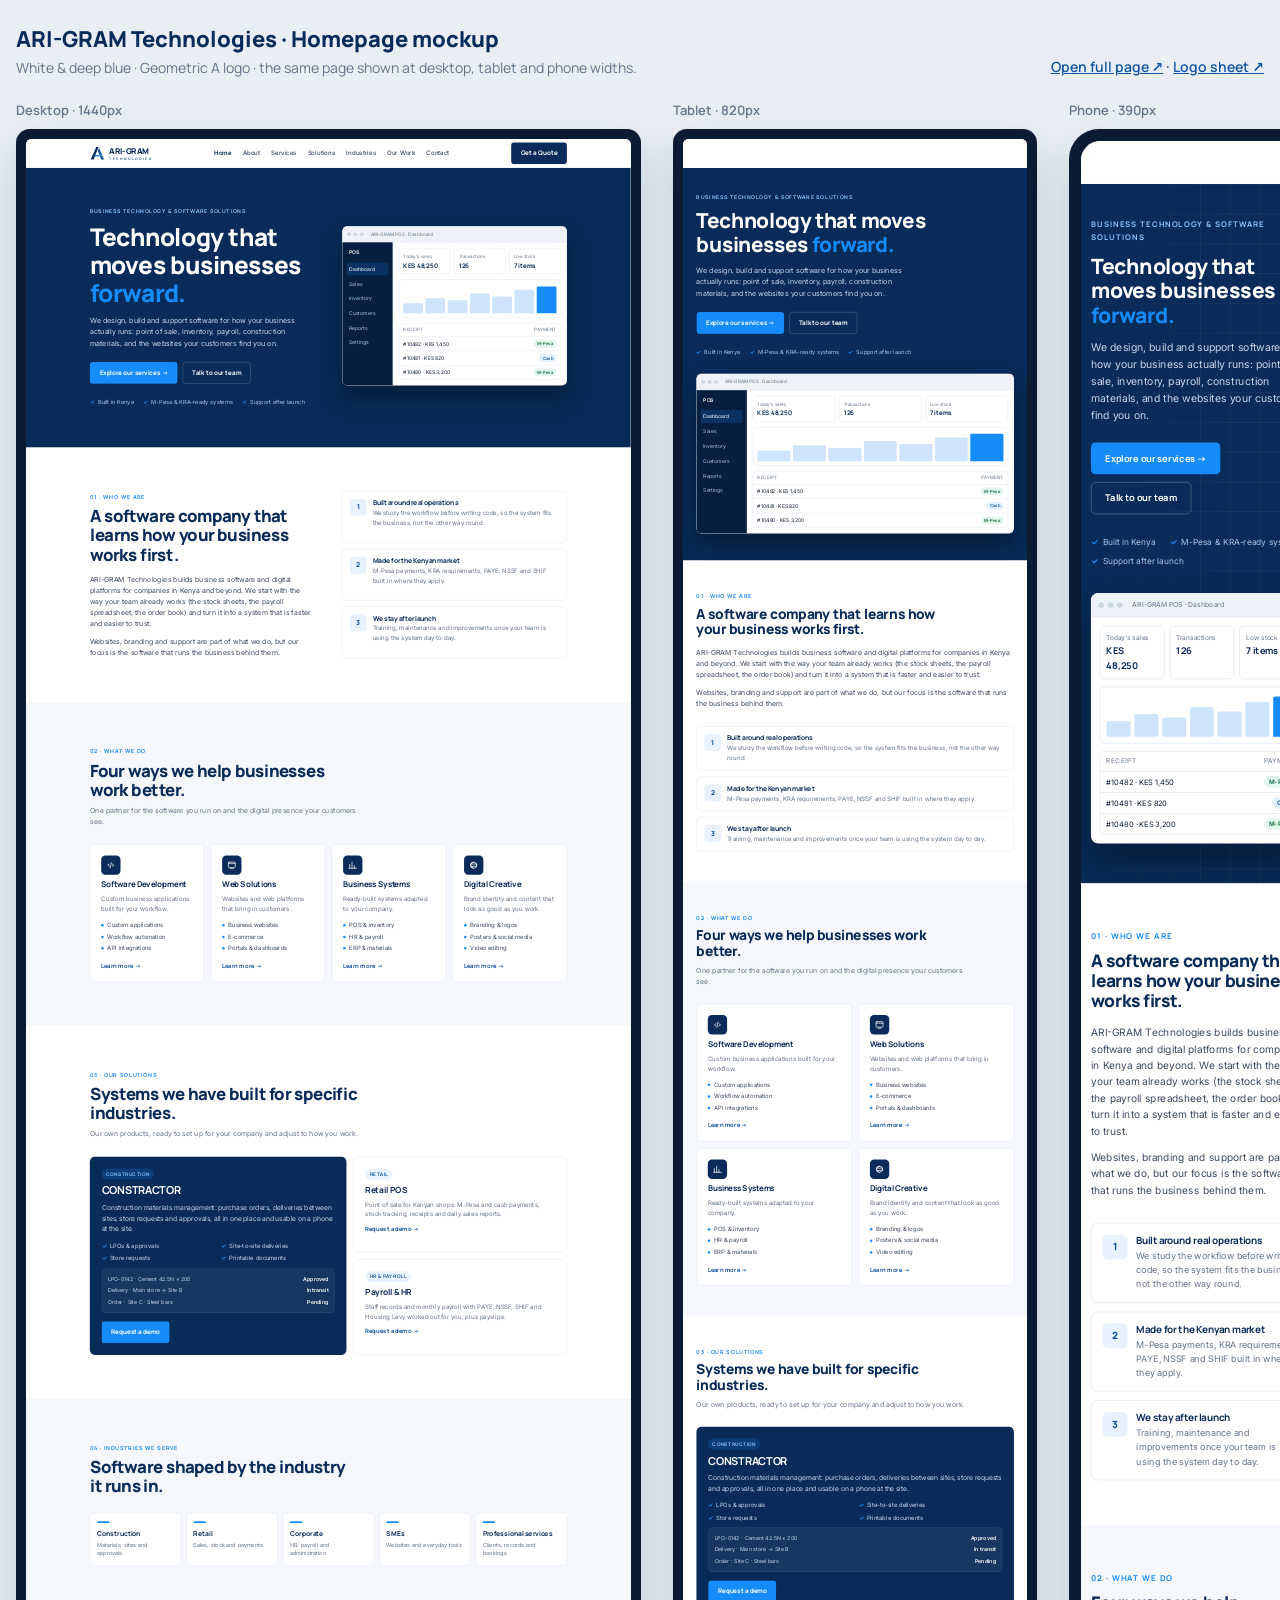
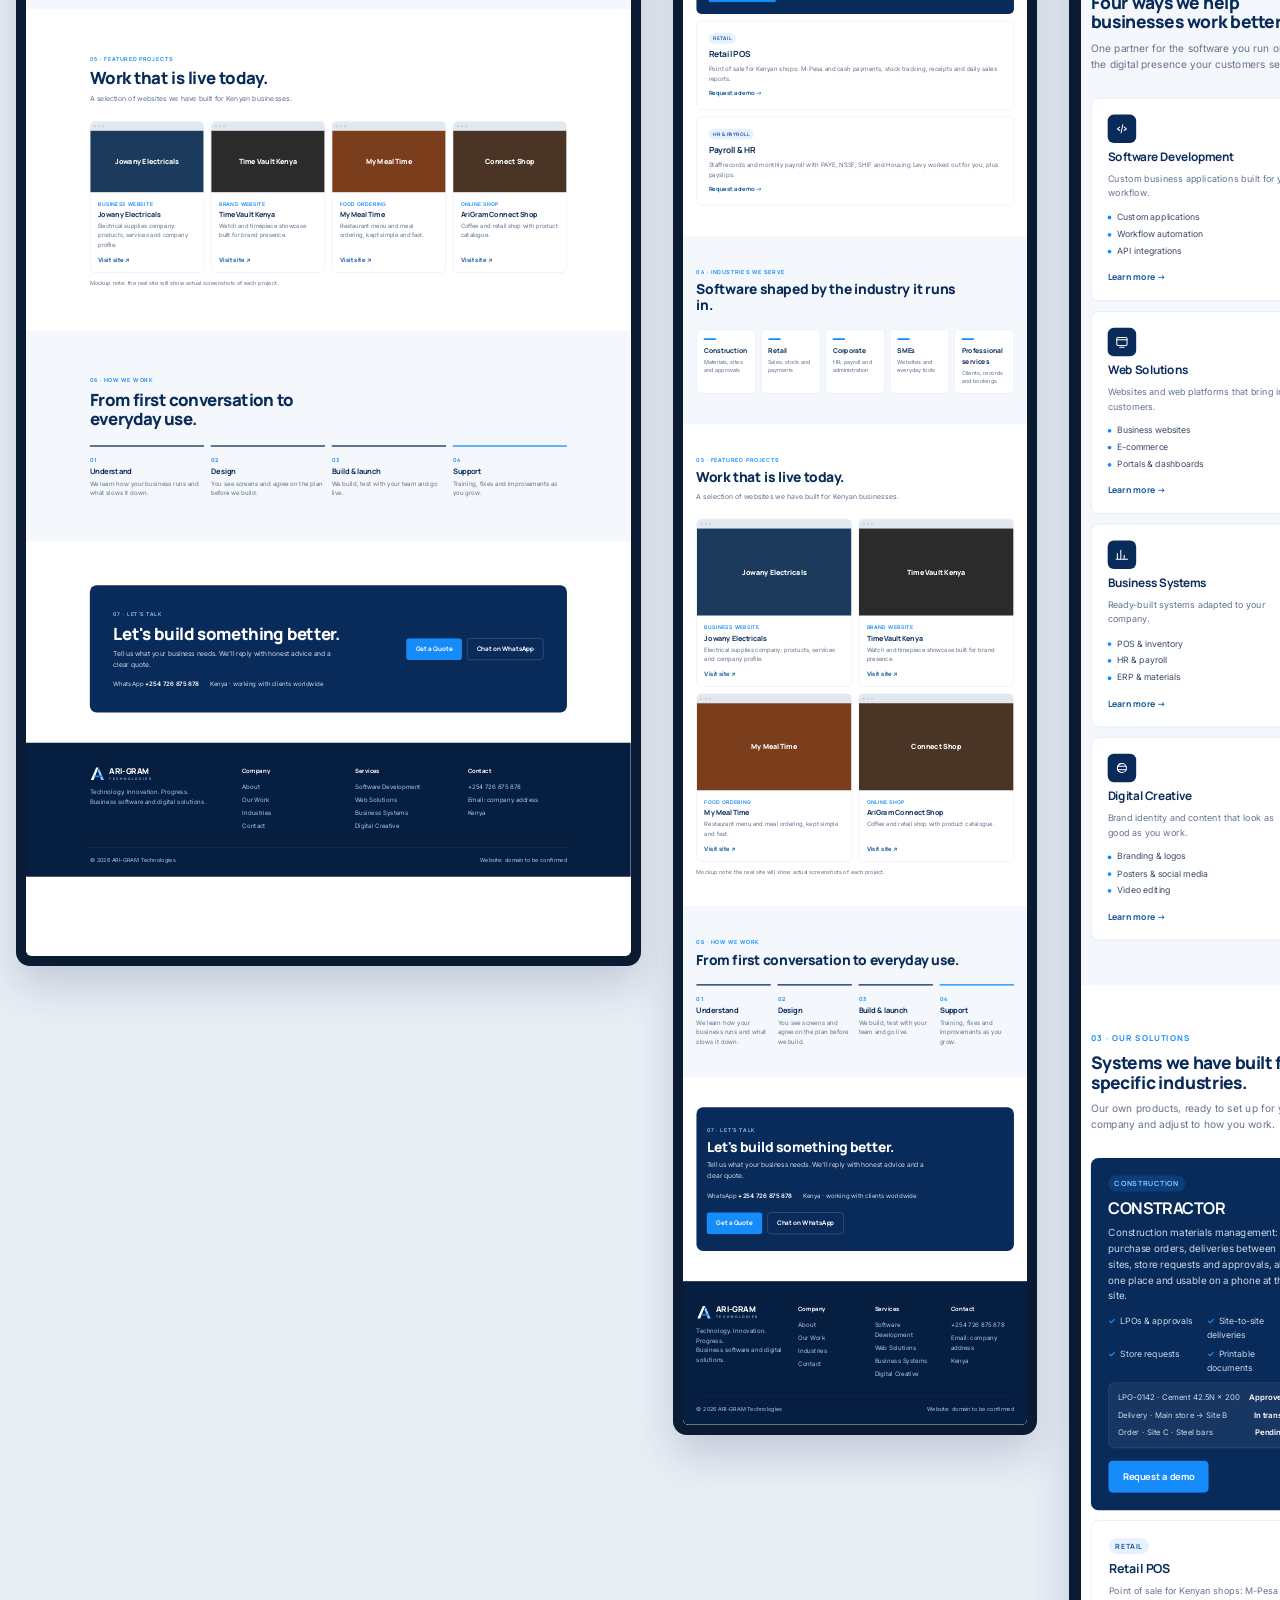
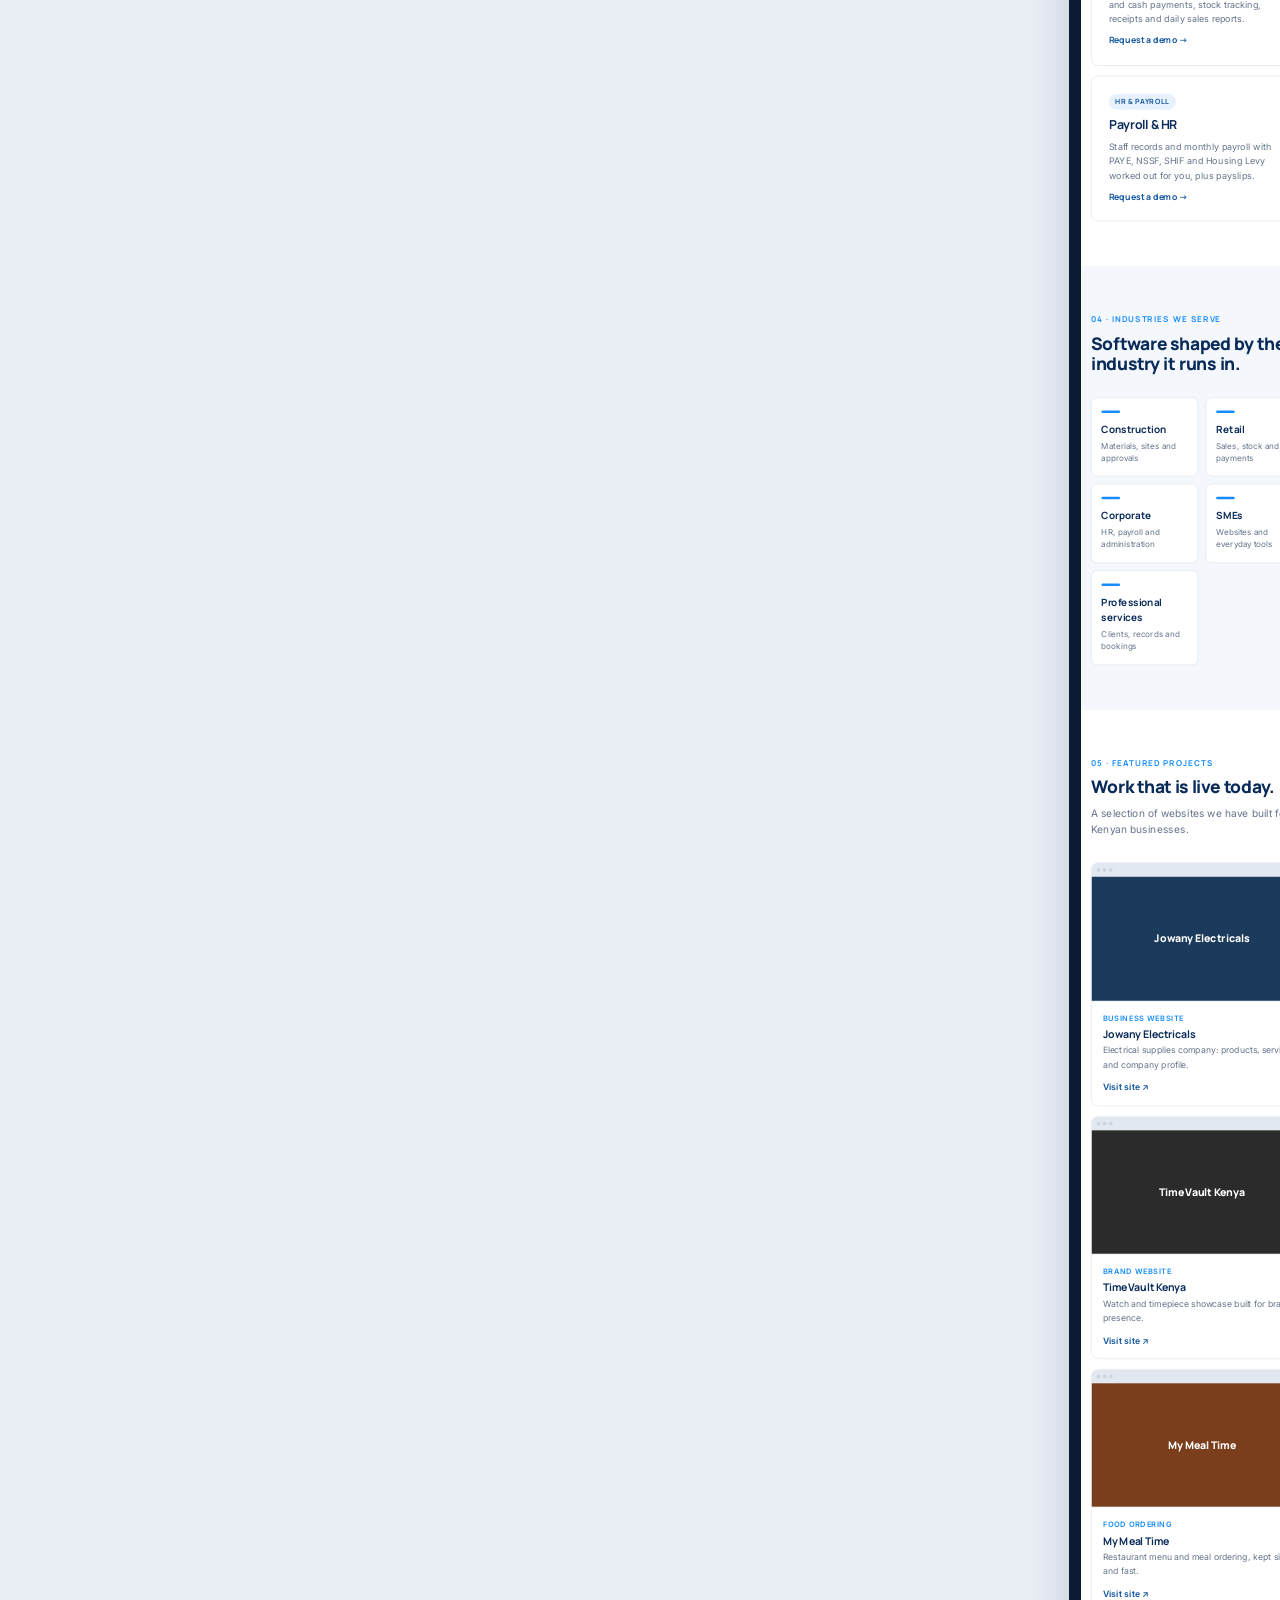
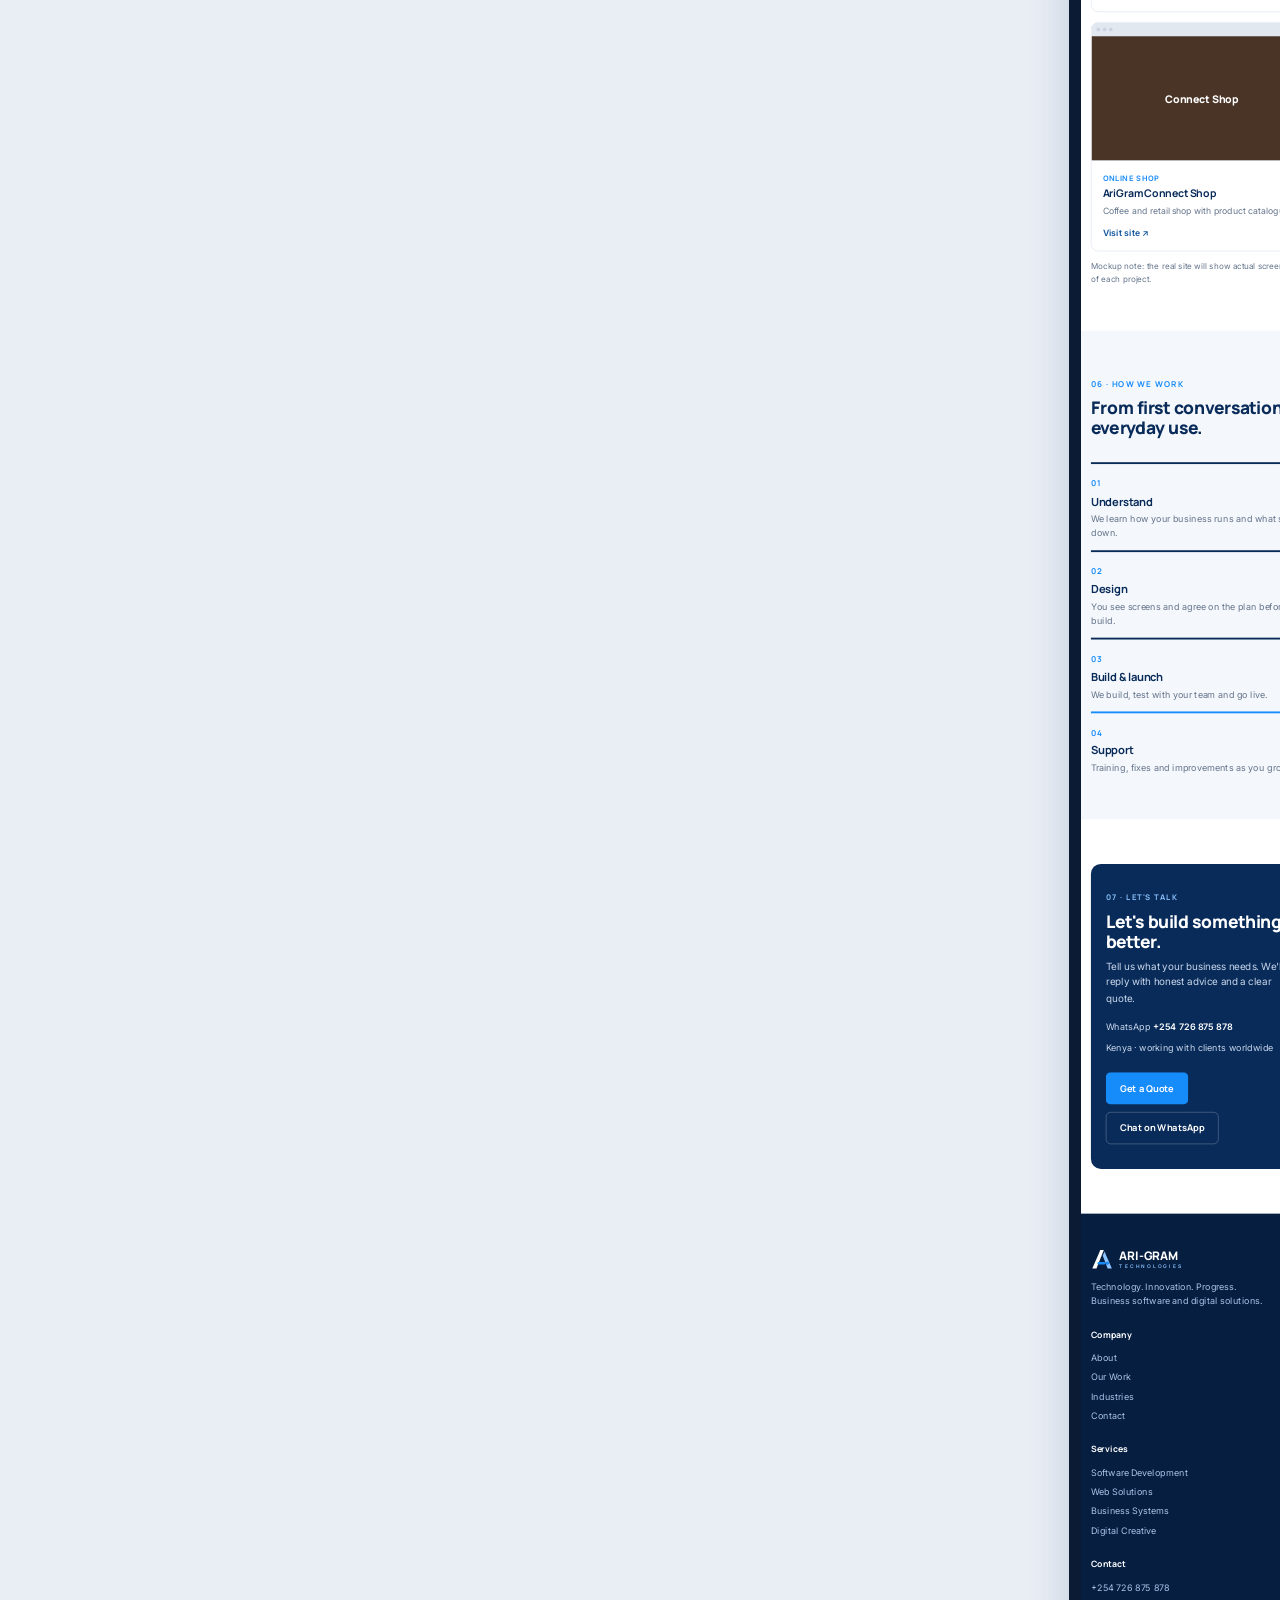
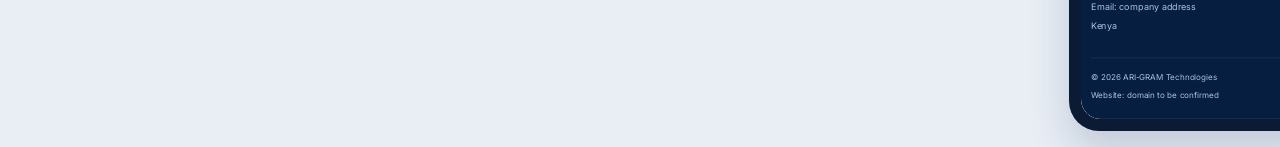
==== mockups/index.html @ e0c2c514 "Redesign homepage: white and deep-blue brand, Geometric A logo - New ARI-GRAM "Geometric A" logo com" ====
<!doctype html>
<html lang="en">
<head>
<meta charset="utf-8" />
<meta name="viewport" content="width=device-width, initial-scale=1" />
<title>Homepage mockup</title>
<link href="https://fonts.googleapis.com/css2?family=Manrope:wght@600;800&display=swap" rel="stylesheet" />
<style>
  body { margin: 0; background: #E9EEF5; font-family: Manrope, system-ui, sans-serif; color: #0B1B33; }
  .top { padding: 24px 16px 8px; max-width: 1500px; margin: 0 auto; display: flex; flex-wrap: wrap; justify-content: space-between; align-items: end; gap: 12px; }
  .top h1 { margin: 0; font-size: 22px; font-weight: 800; color: #092B59; }
  .top p { margin: 4px 0 0; color: #64748B; font-size: 14px; }
  .top a { font-weight: 600; font-size: 14px; color: #1256A0; }
  .board { display: flex; gap: 32px; align-items: flex-start; padding: 16px; max-width: 1500px; margin: 0 auto; overflow-x: auto; }
  figure { margin: 0; flex: none; }
  figcaption { font-weight: 600; font-size: 13px; color: #64748B; margin-bottom: 10px; }
  .dev { background: #0B1B33; padding: 10px; border-radius: 14px; box-shadow: 0 20px 40px rgba(9,43,89,.18); }
  .dev.phone { border-radius: 30px; padding: 12px; }
  .vp { overflow: hidden; background: #fff; border-radius: 6px; position: relative; }
  .phone .vp { border-radius: 20px; }
  iframe { border: 0; transform-origin: 0 0; display: block; }
</style>
</head>
<body>
<div class="top">
  <div>
    <h1>ARI-GRAM Technologies · Homepage mockup</h1>
    <p>White &amp; deep blue · Geometric A logo · the same page shown at desktop, tablet and phone widths.</p>
  </div>
  <div><a href="homepage.html" target="_blank">Open full page ↗</a> · <a href="logo-sheet.html" target="_blank">Logo sheet ↗</a></div>
</div>
<div class="board">
  <figure><figcaption>Desktop · 1440px</figcaption><div class="dev"><div class="vp" data-w="1440" data-s="0.42"></div></div></figure>
  <figure><figcaption>Tablet · 820px</figcaption><div class="dev"><div class="vp" data-w="820" data-s="0.42"></div></div></figure>
  <figure><figcaption>Phone · 390px</figcaption><div class="dev phone"><div class="vp" data-w="390" data-s="0.62"></div></div></figure>
</div>
<script>
  document.querySelectorAll('.vp').forEach(vp => {
    const w = +vp.dataset.w, s = +vp.dataset.s;
    const f = document.createElement('iframe');
    f.src = 'homepage.html'; f.width = w; f.height = 900; f.scrolling = 'no';
    f.style.transform = `scale(${s})`;
    vp.style.width = (w * s) + 'px'; vp.style.height = (900 * s) + 'px';
    vp.appendChild(f);
    const fit = () => {
      try {
        const h = f.contentDocument.documentElement.scrollHeight;
        f.height = h; vp.style.height = (h * s) + 'px';
      } catch (e) { /* cross-origin: keep default height */ }
    };
    f.addEventListener('load', () => { fit(); setTimeout(fit, 800); });
  });
</script>
</body>
</html>
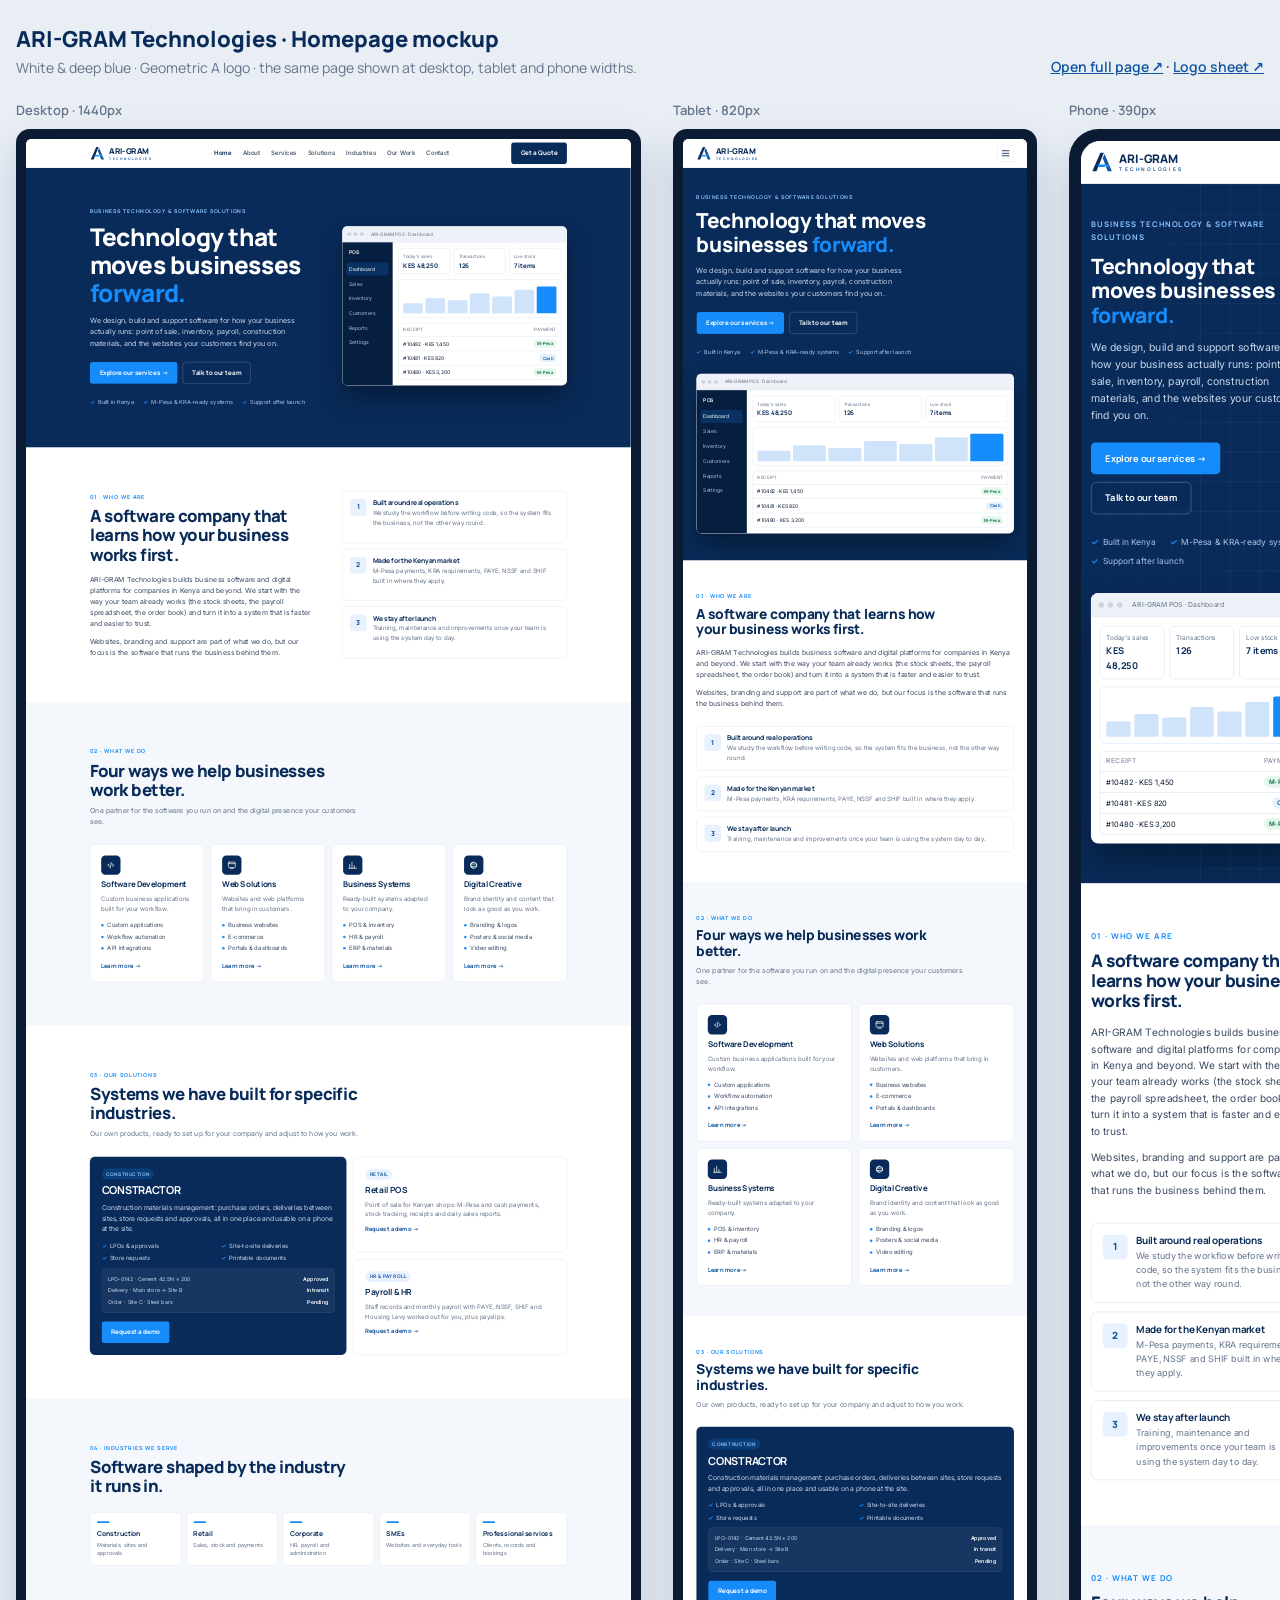
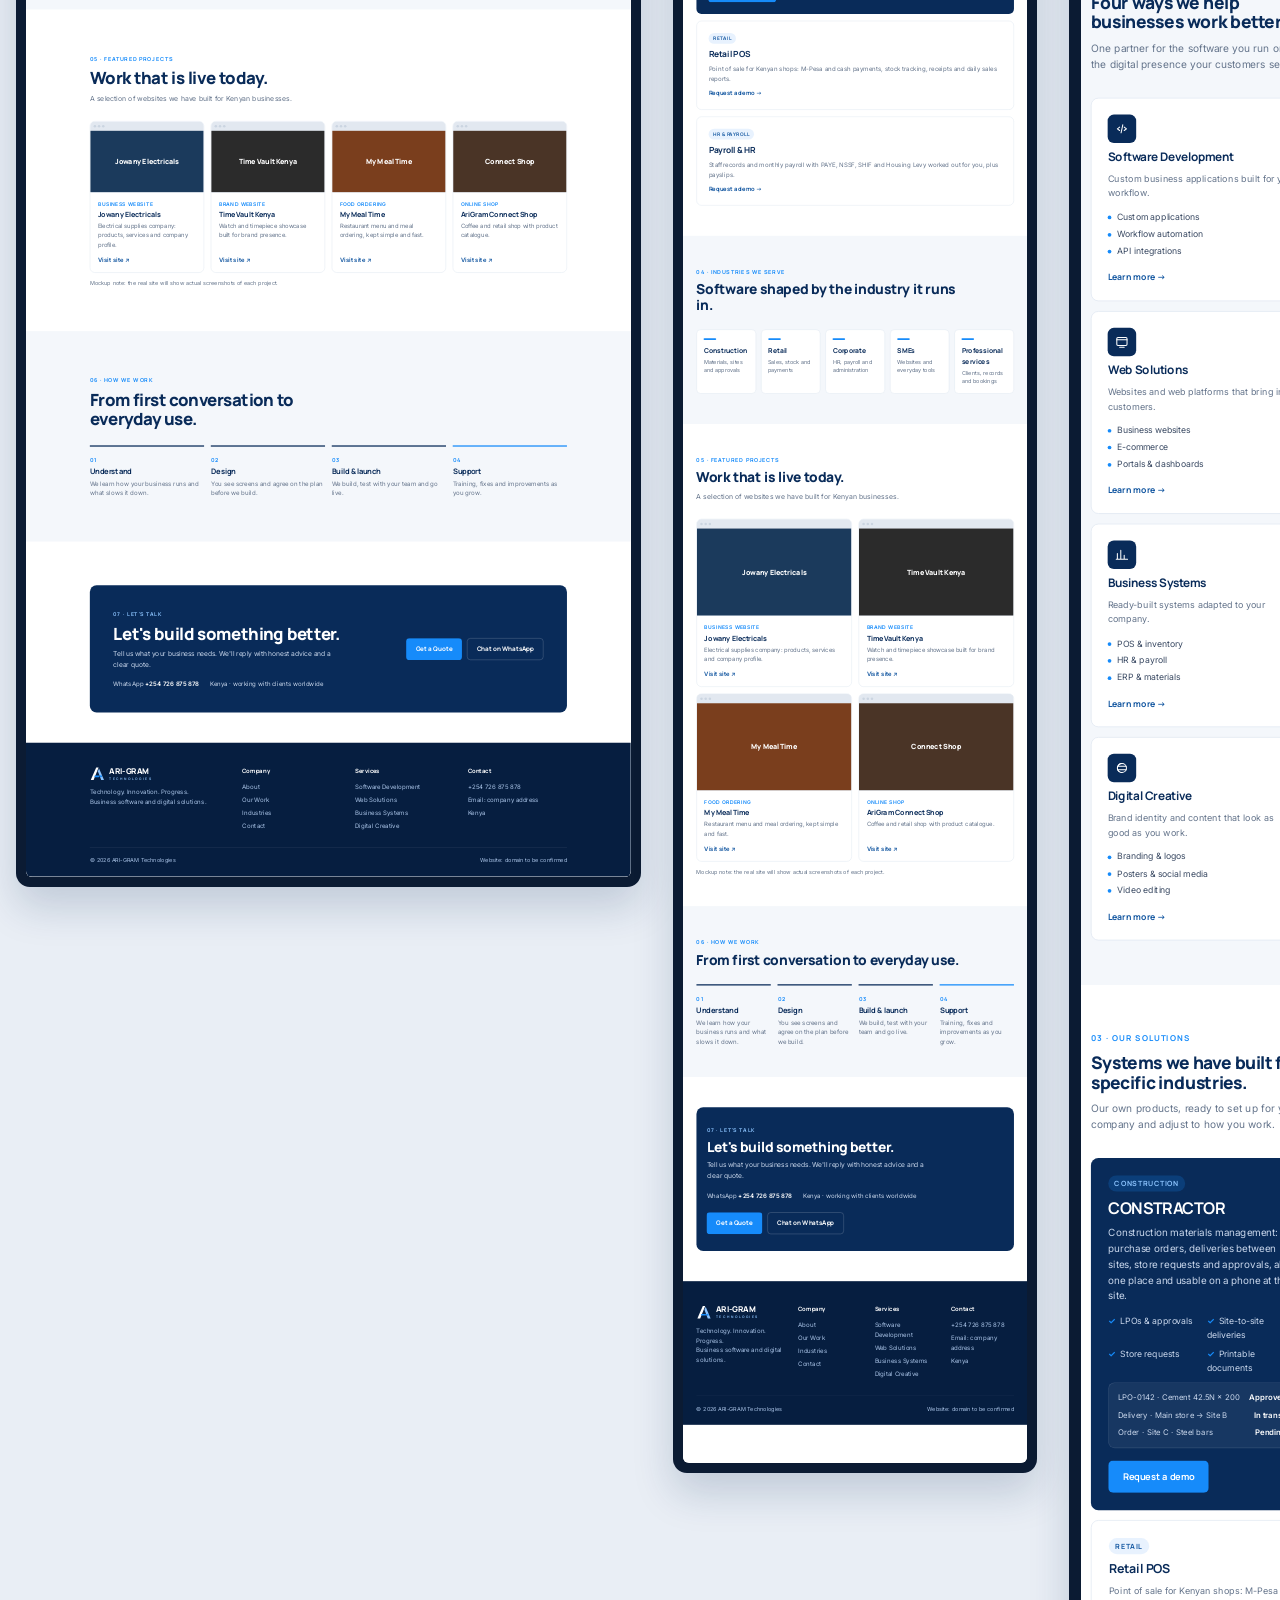
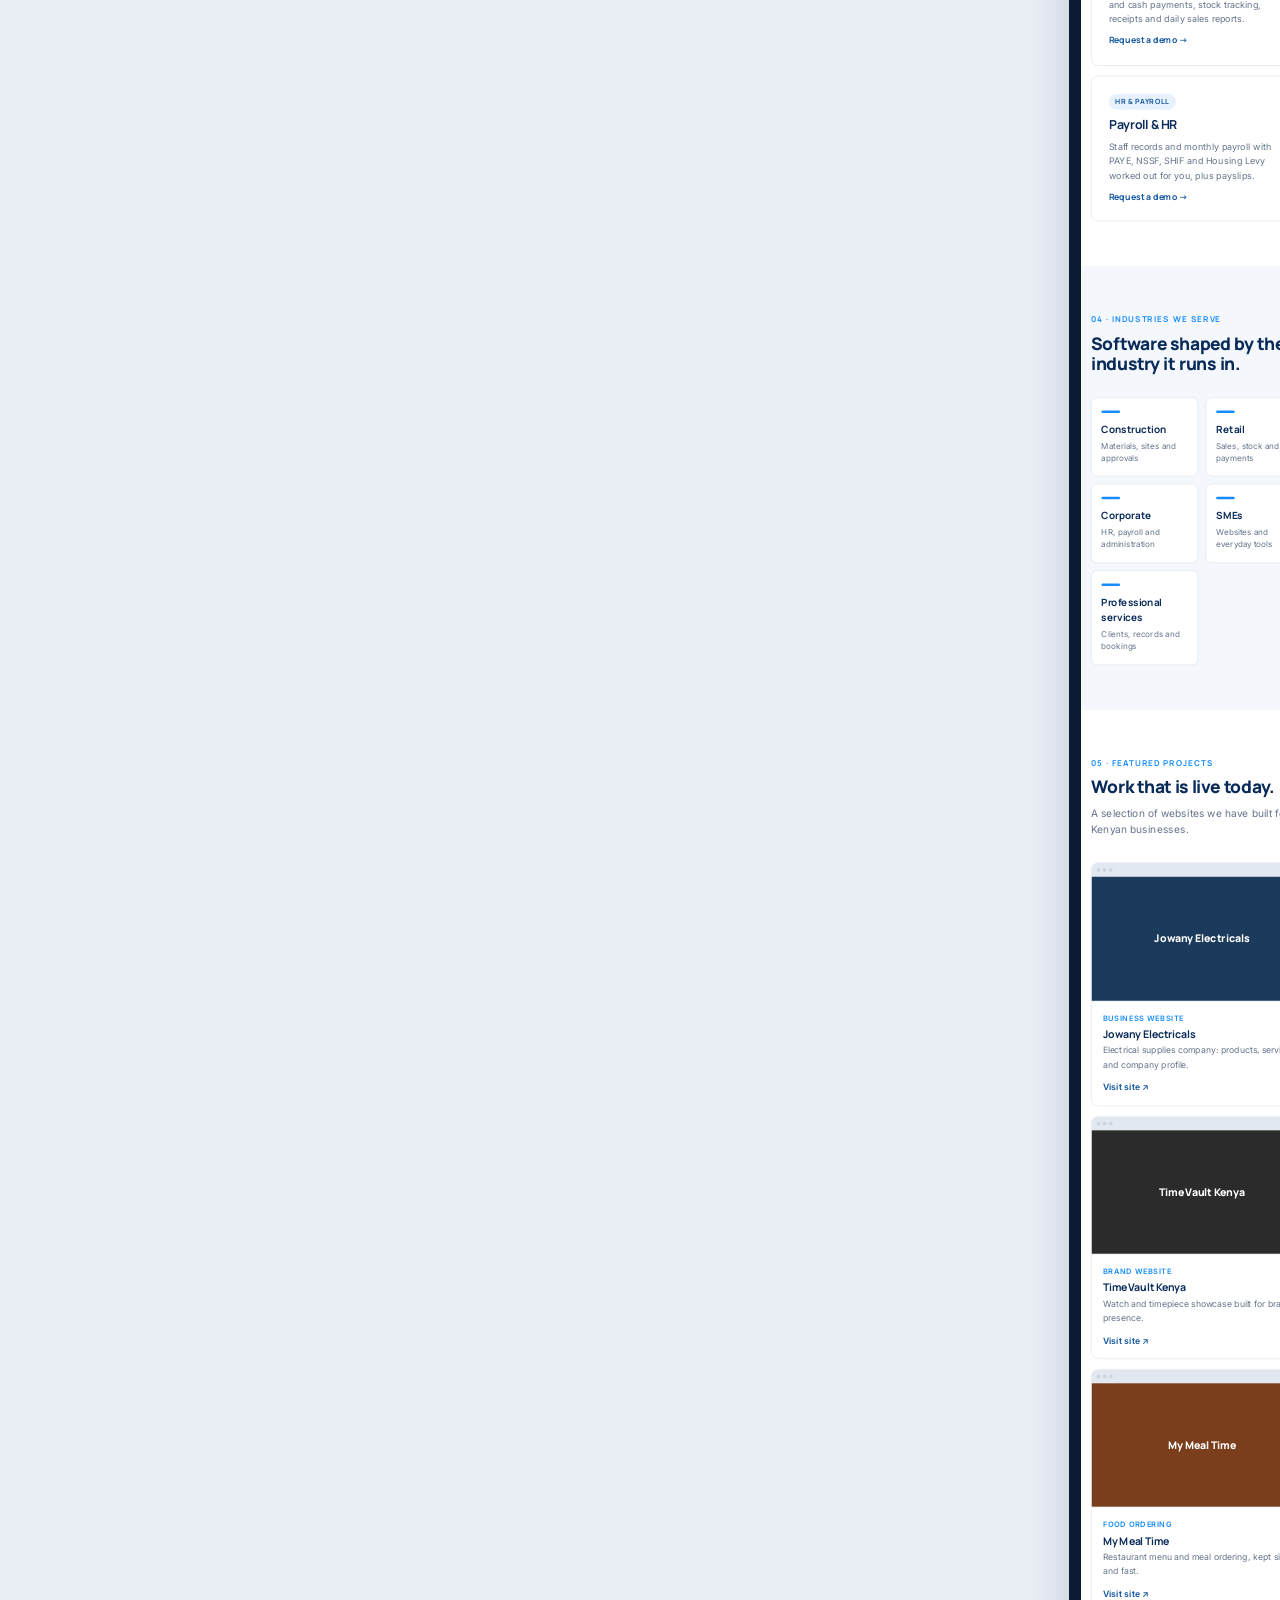
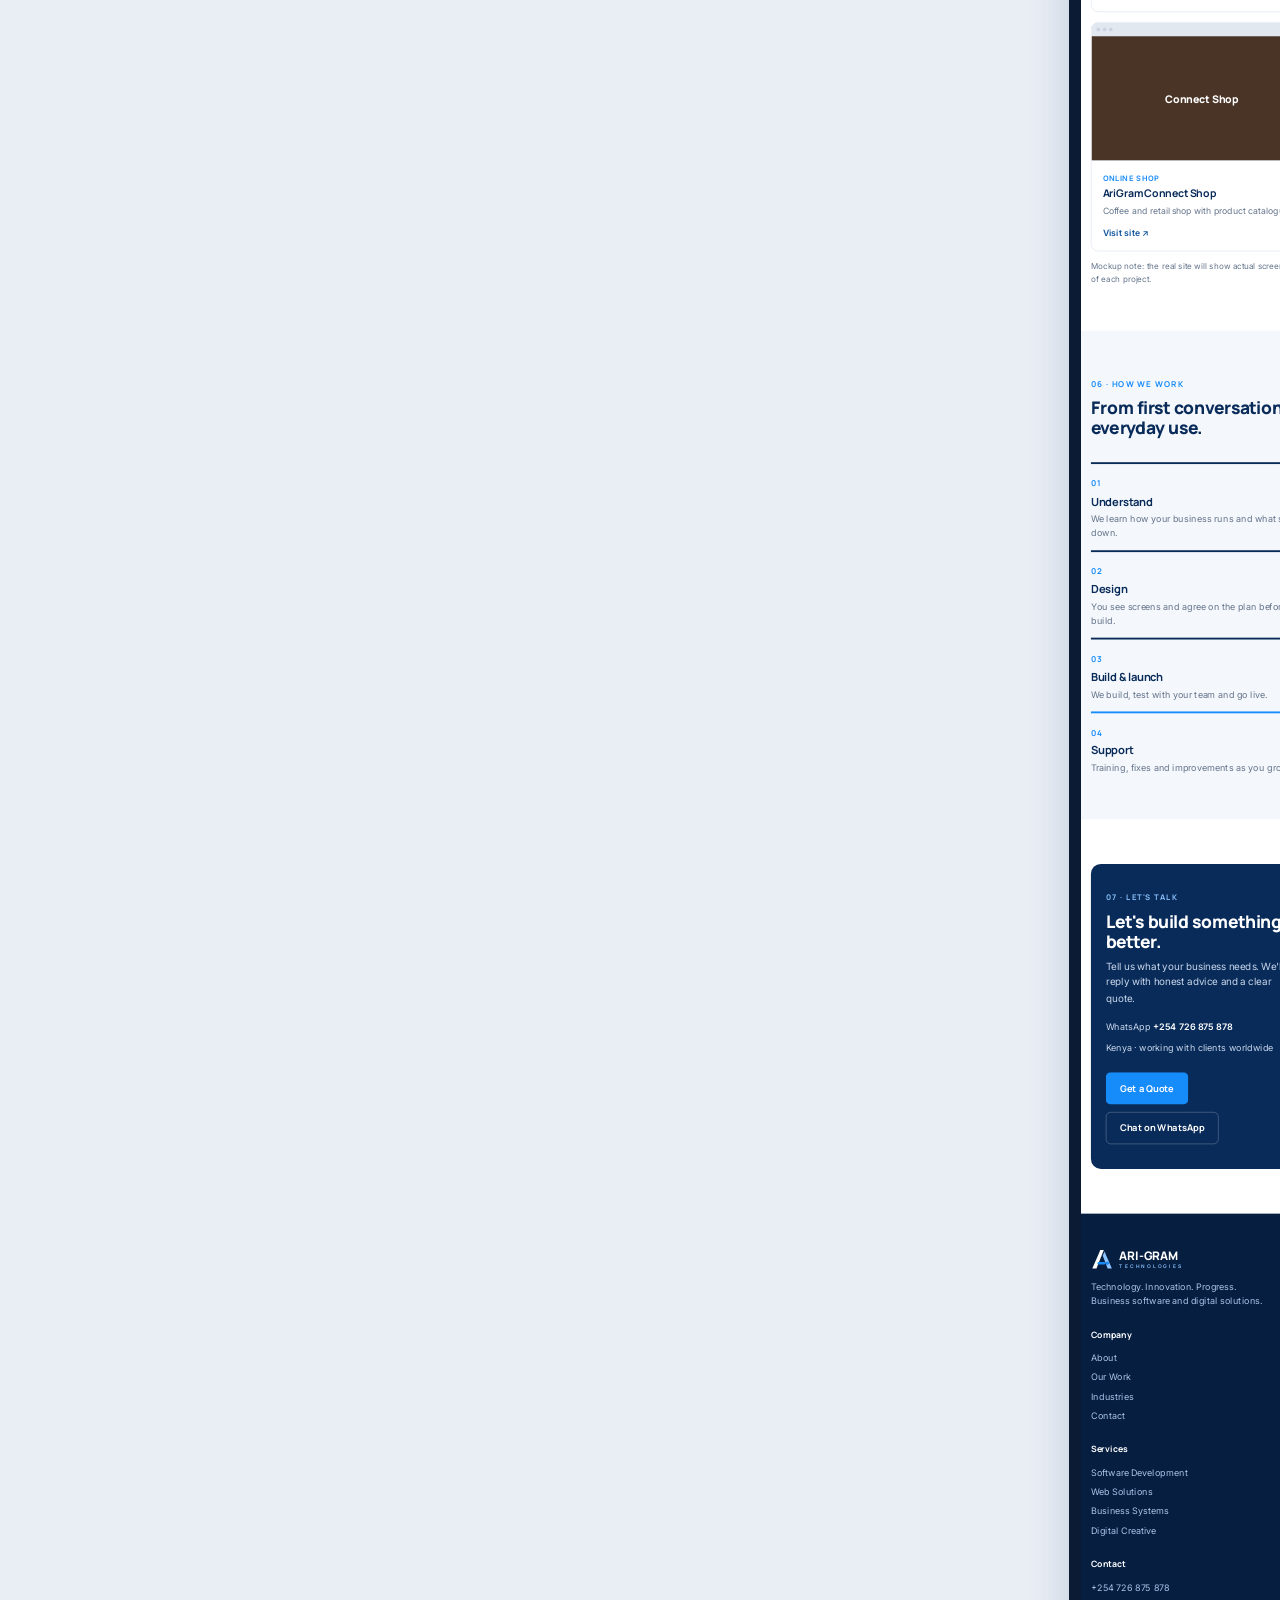
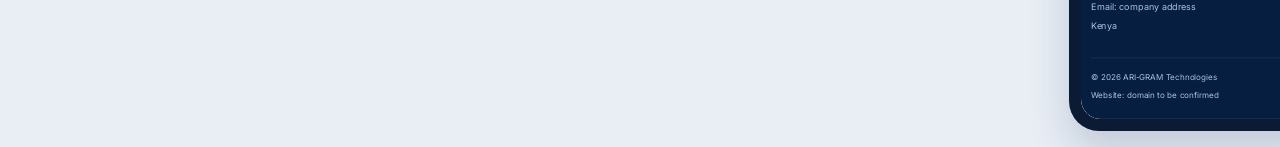
==== commit acd2ca22: "Add About Us page and multi-page navigation - New /about page: hero, story timeline, mission and vis" ====
--- a/mockups/index.html
+++ b/mockups/index.html
@@ -35,10 +35,14 @@
   <figure><figcaption>Phone · 390px</figcaption><div class="dev phone"><div class="vp" data-w="390" data-s="0.62"></div></div></figure>
 </div>
 <script>
+  const PAGE = (new URLSearchParams(location.search).get('page') || 'homepage') + '.html';
+  const NAME = { homepage: 'Homepage', about: 'About Us' }[PAGE.replace('.html','')] || PAGE;
+  document.querySelector('.top h1').textContent = 'ARI-GRAM Technologies · ' + NAME + ' mockup';
+  document.querySelector('.top a').href = PAGE;
   document.querySelectorAll('.vp').forEach(vp => {
     const w = +vp.dataset.w, s = +vp.dataset.s;
     const f = document.createElement('iframe');
-    f.src = 'homepage.html'; f.width = w; f.height = 900; f.scrolling = 'no';
+    f.src = PAGE; f.width = w; f.height = 900; f.scrolling = 'no';
     f.style.transform = `scale(${s})`;
     vp.style.width = (w * s) + 'px'; vp.style.height = (900 * s) + 'px';
     vp.appendChild(f);
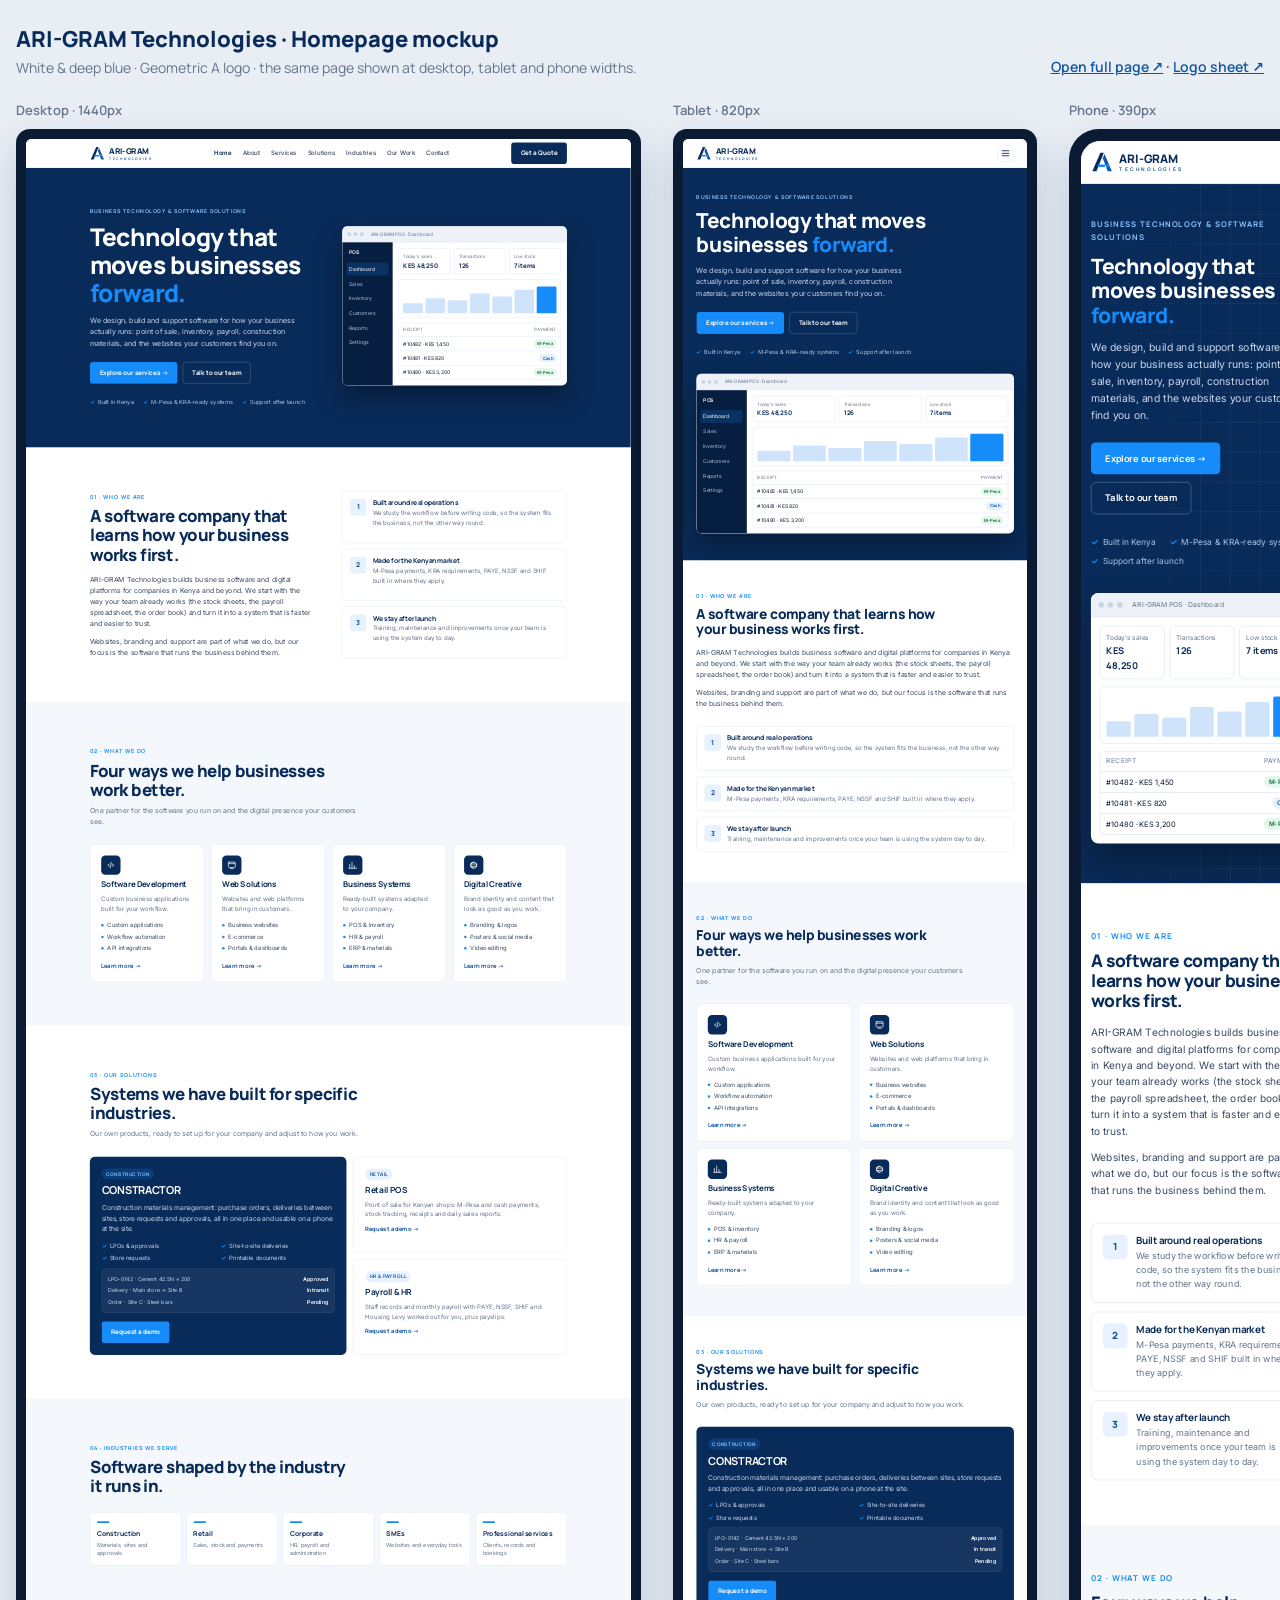
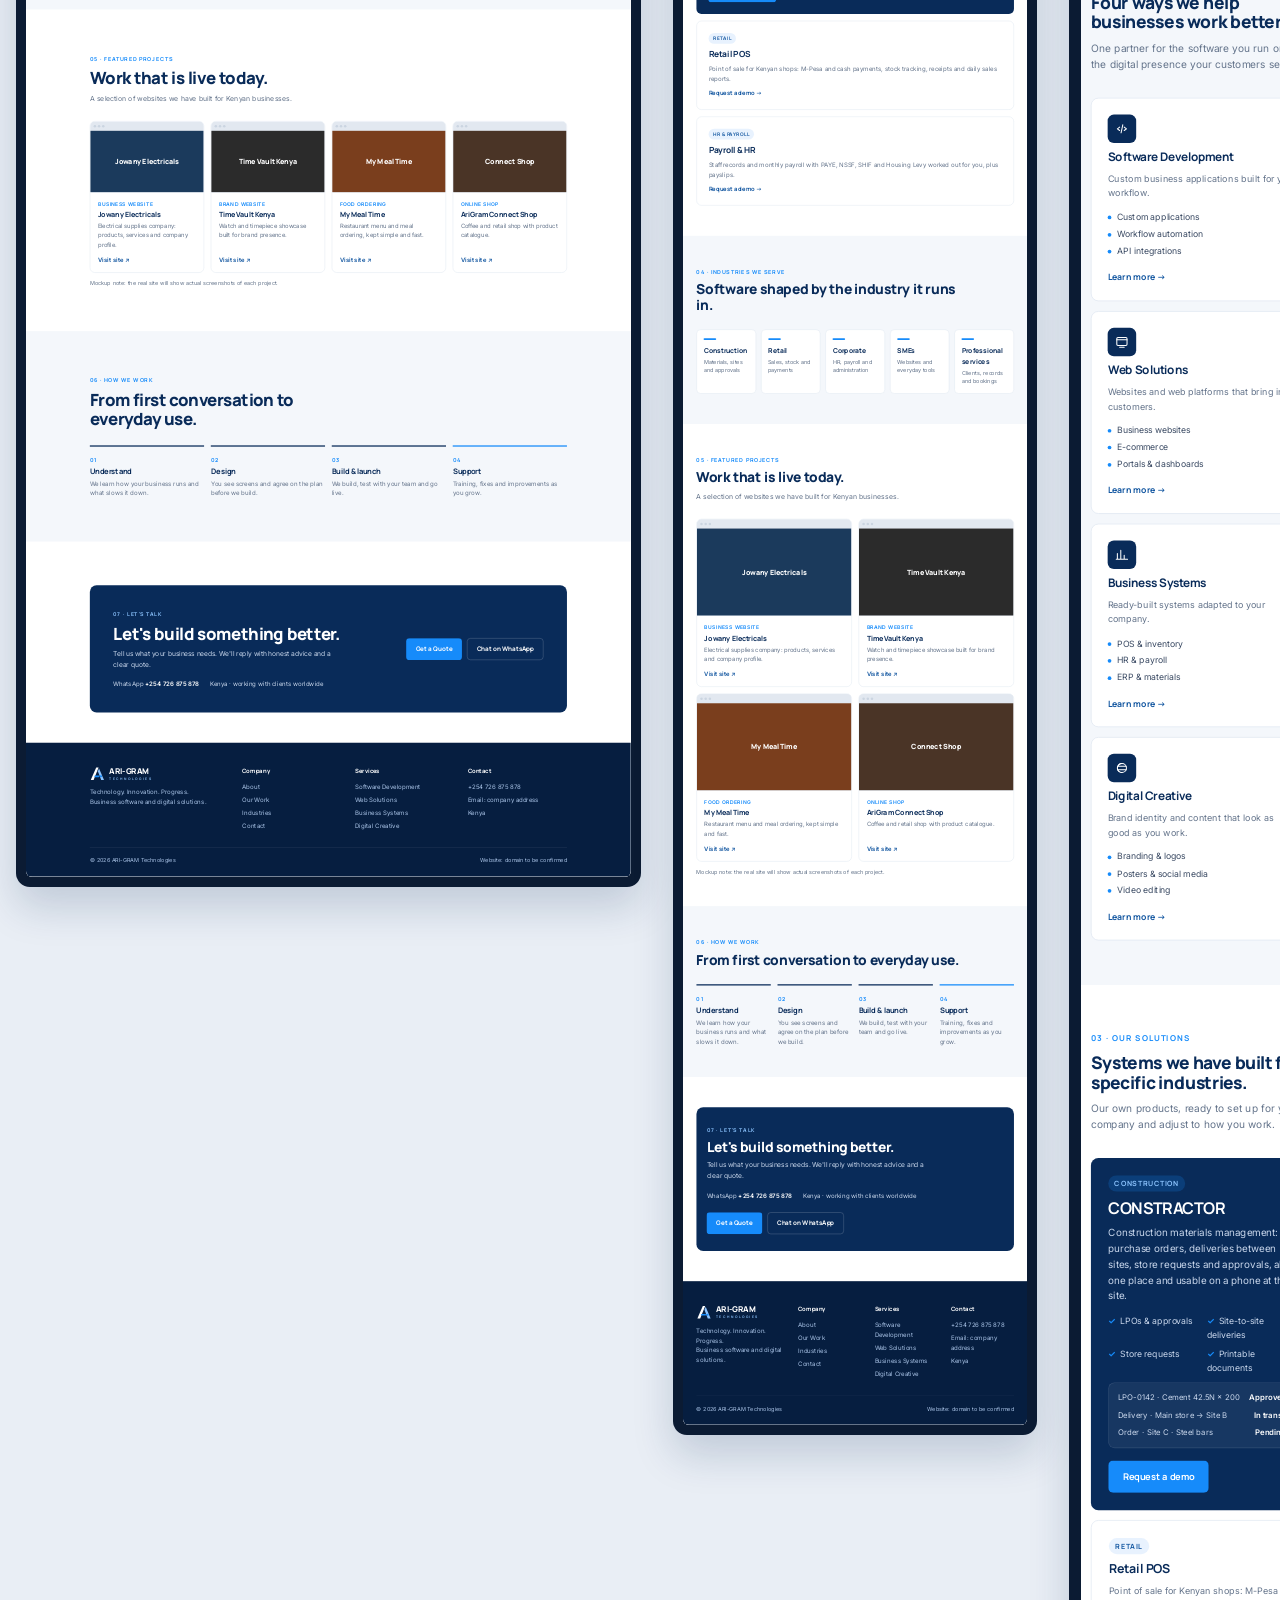
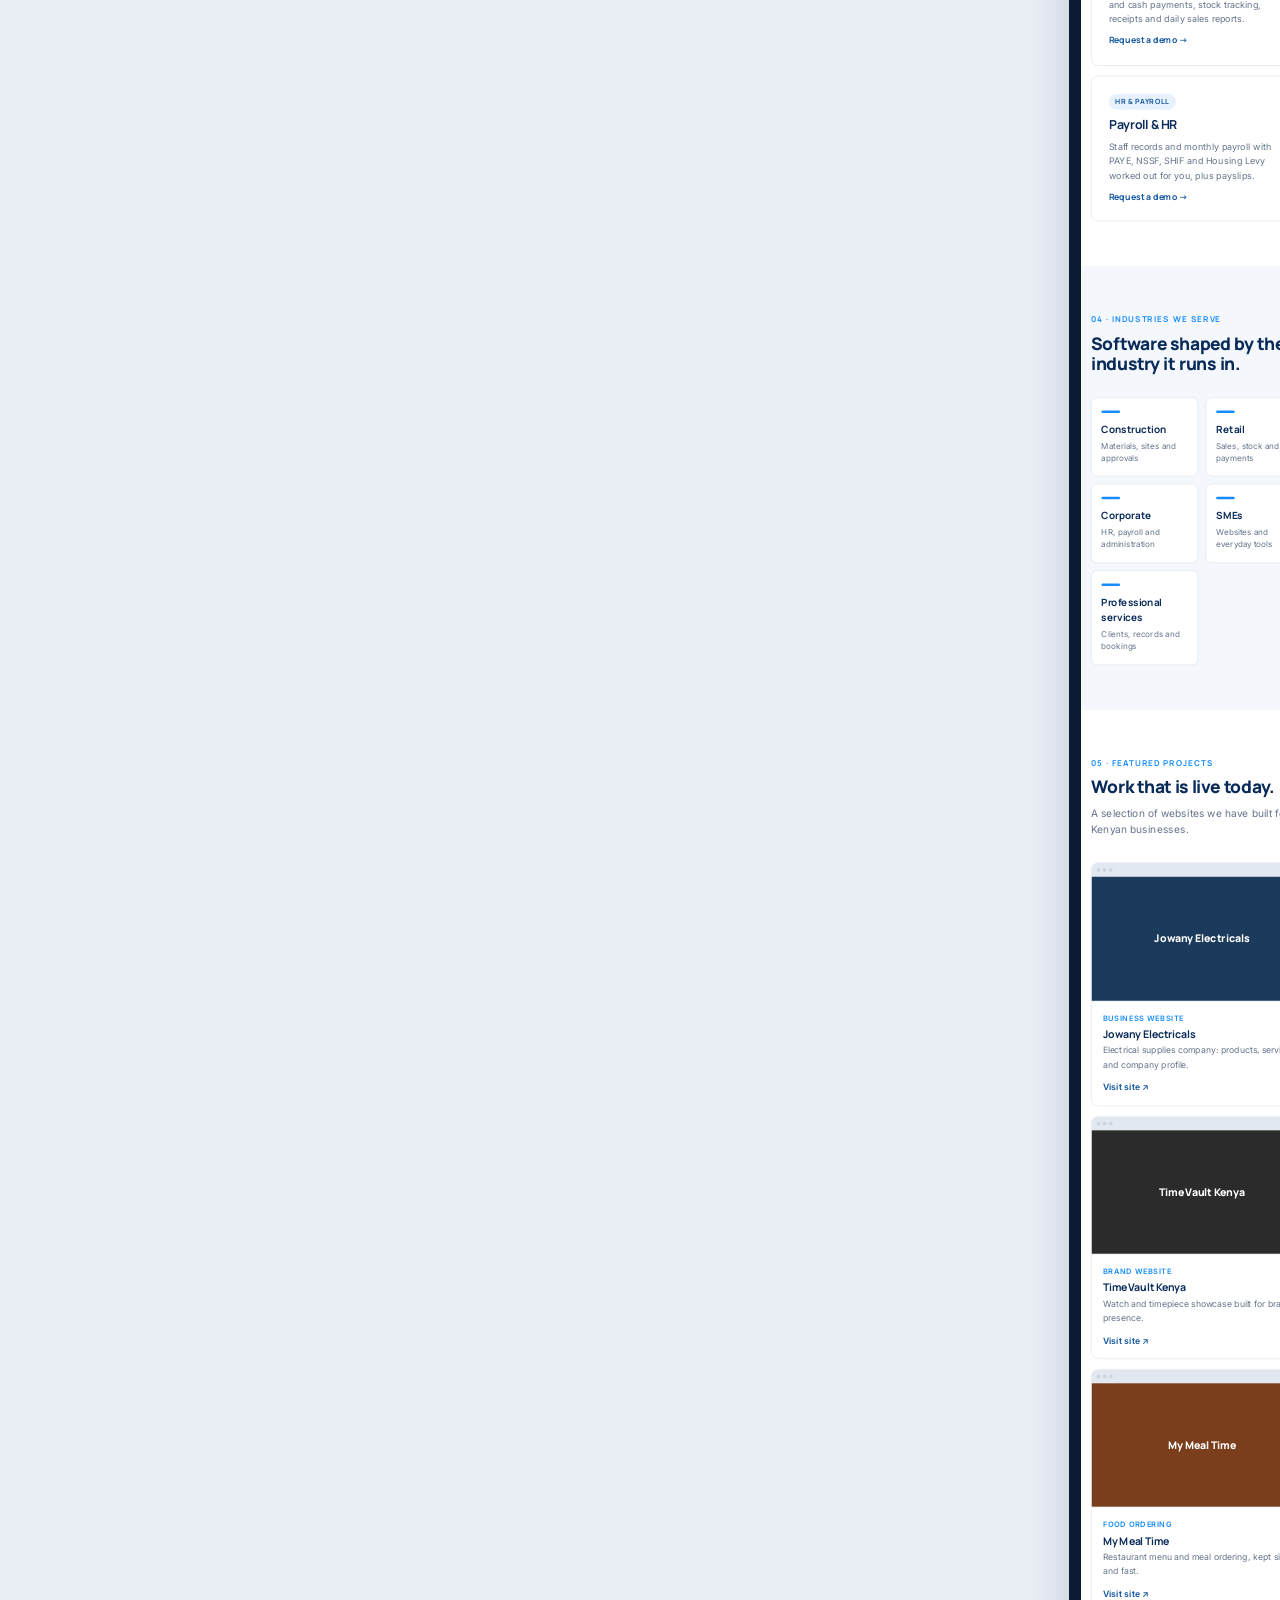
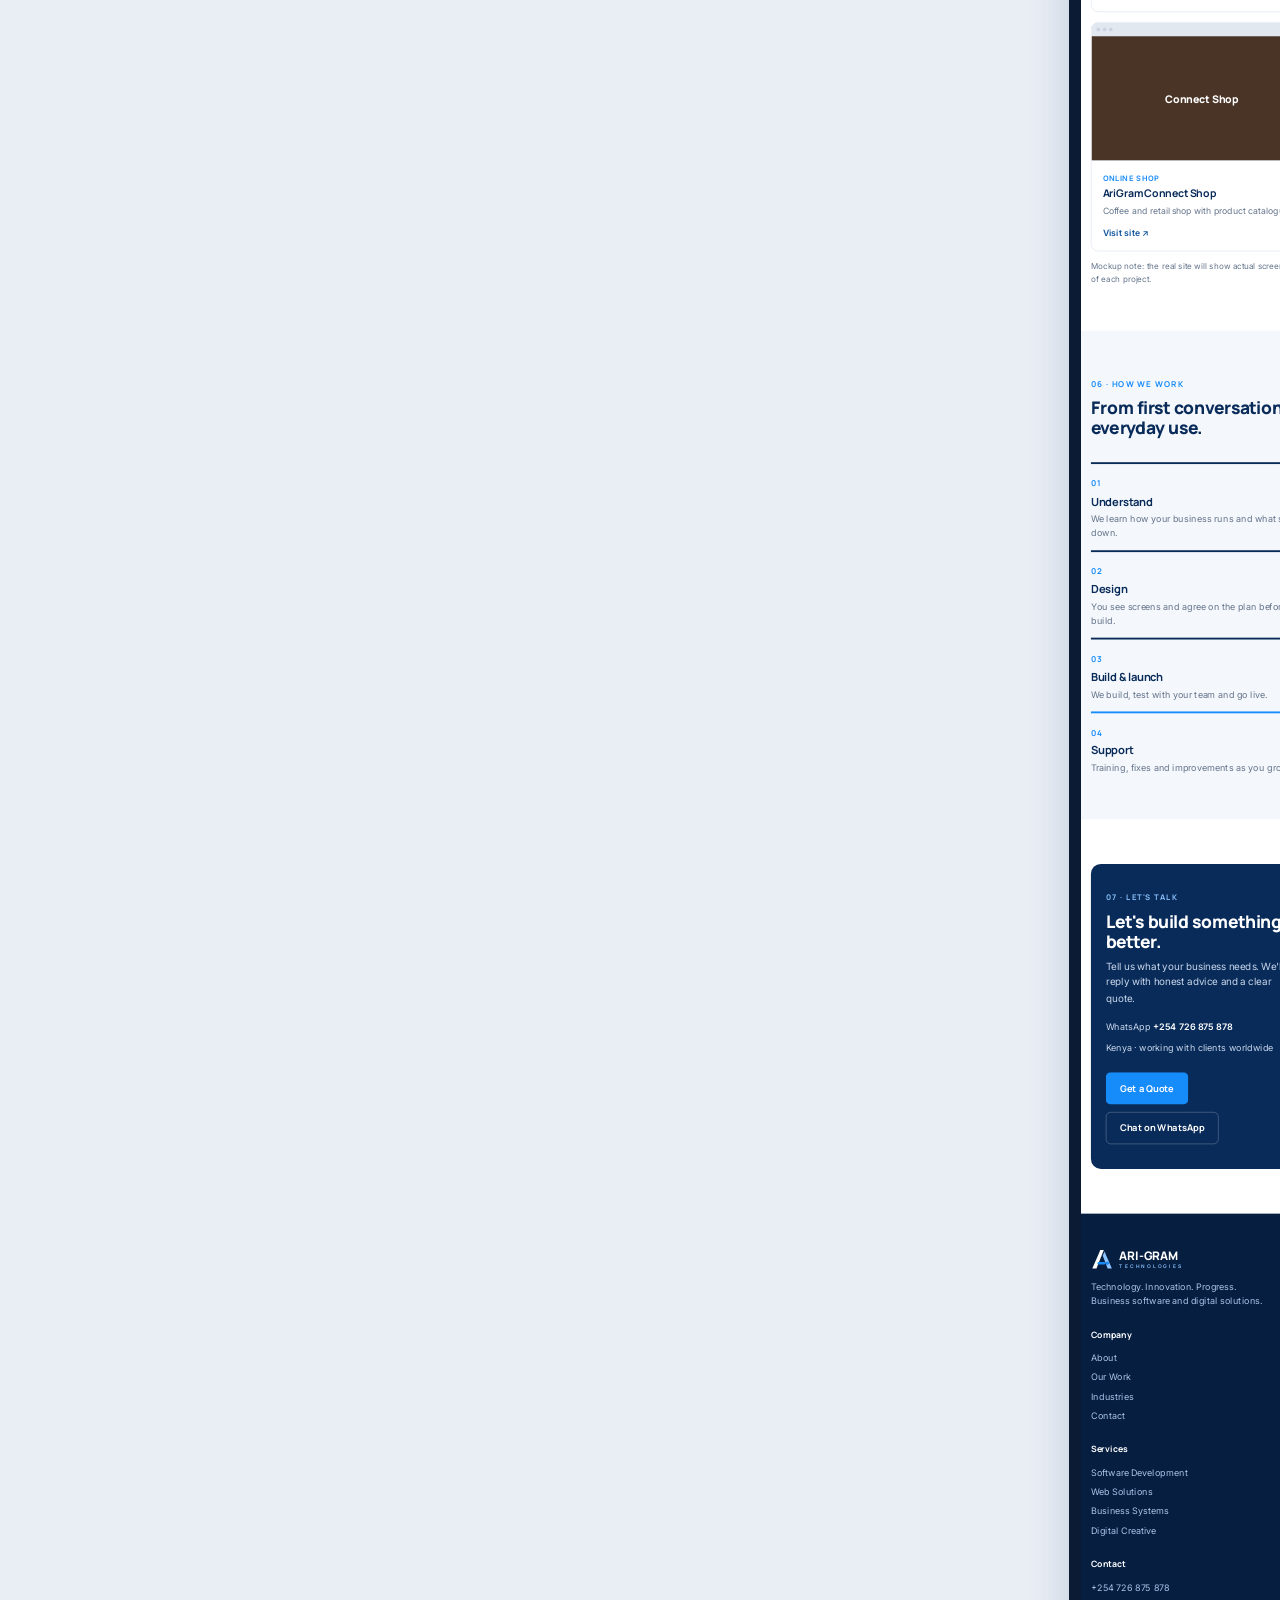
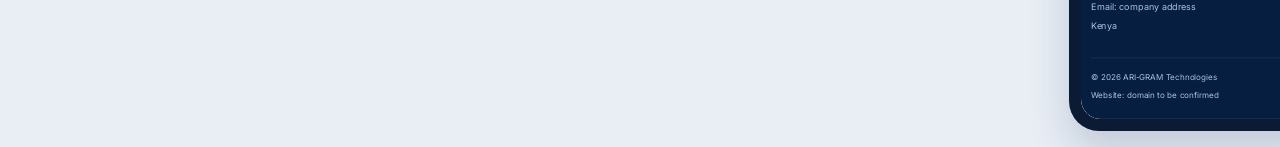
==== commit ad78bfe0: "Add Services page - New /services page: hero, sticky jump links with scroll tracking, four   service" ====
--- a/mockups/index.html
+++ b/mockups/index.html
@@ -36,7 +36,7 @@
 </div>
 <script>
   const PAGE = (new URLSearchParams(location.search).get('page') || 'homepage') + '.html';
-  const NAME = { homepage: 'Homepage', about: 'About Us' }[PAGE.replace('.html','')] || PAGE;
+  const NAME = { homepage: 'Homepage', about: 'About Us', services: 'Services' }[PAGE.replace('.html','')] || PAGE;
   document.querySelector('.top h1').textContent = 'ARI-GRAM Technologies · ' + NAME + ' mockup';
   document.querySelector('.top a').href = PAGE;
   document.querySelectorAll('.vp').forEach(vp => {
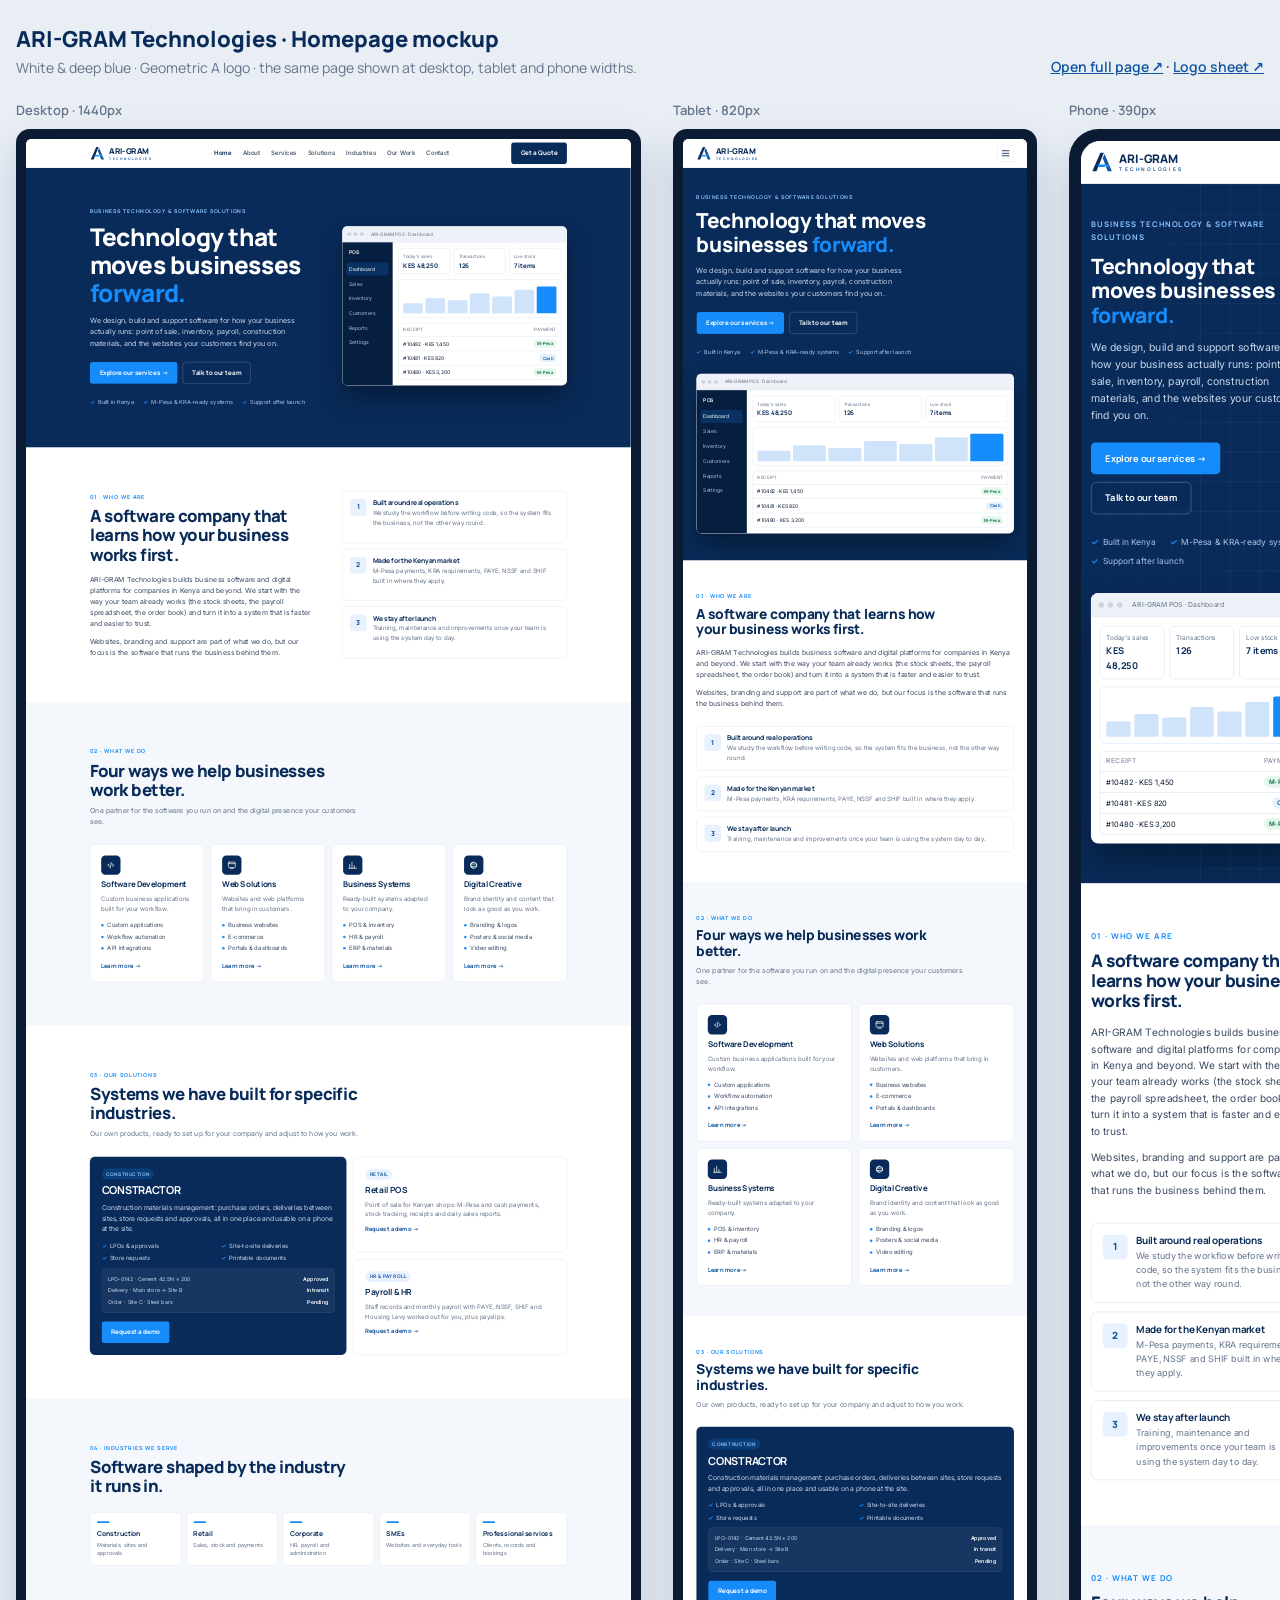
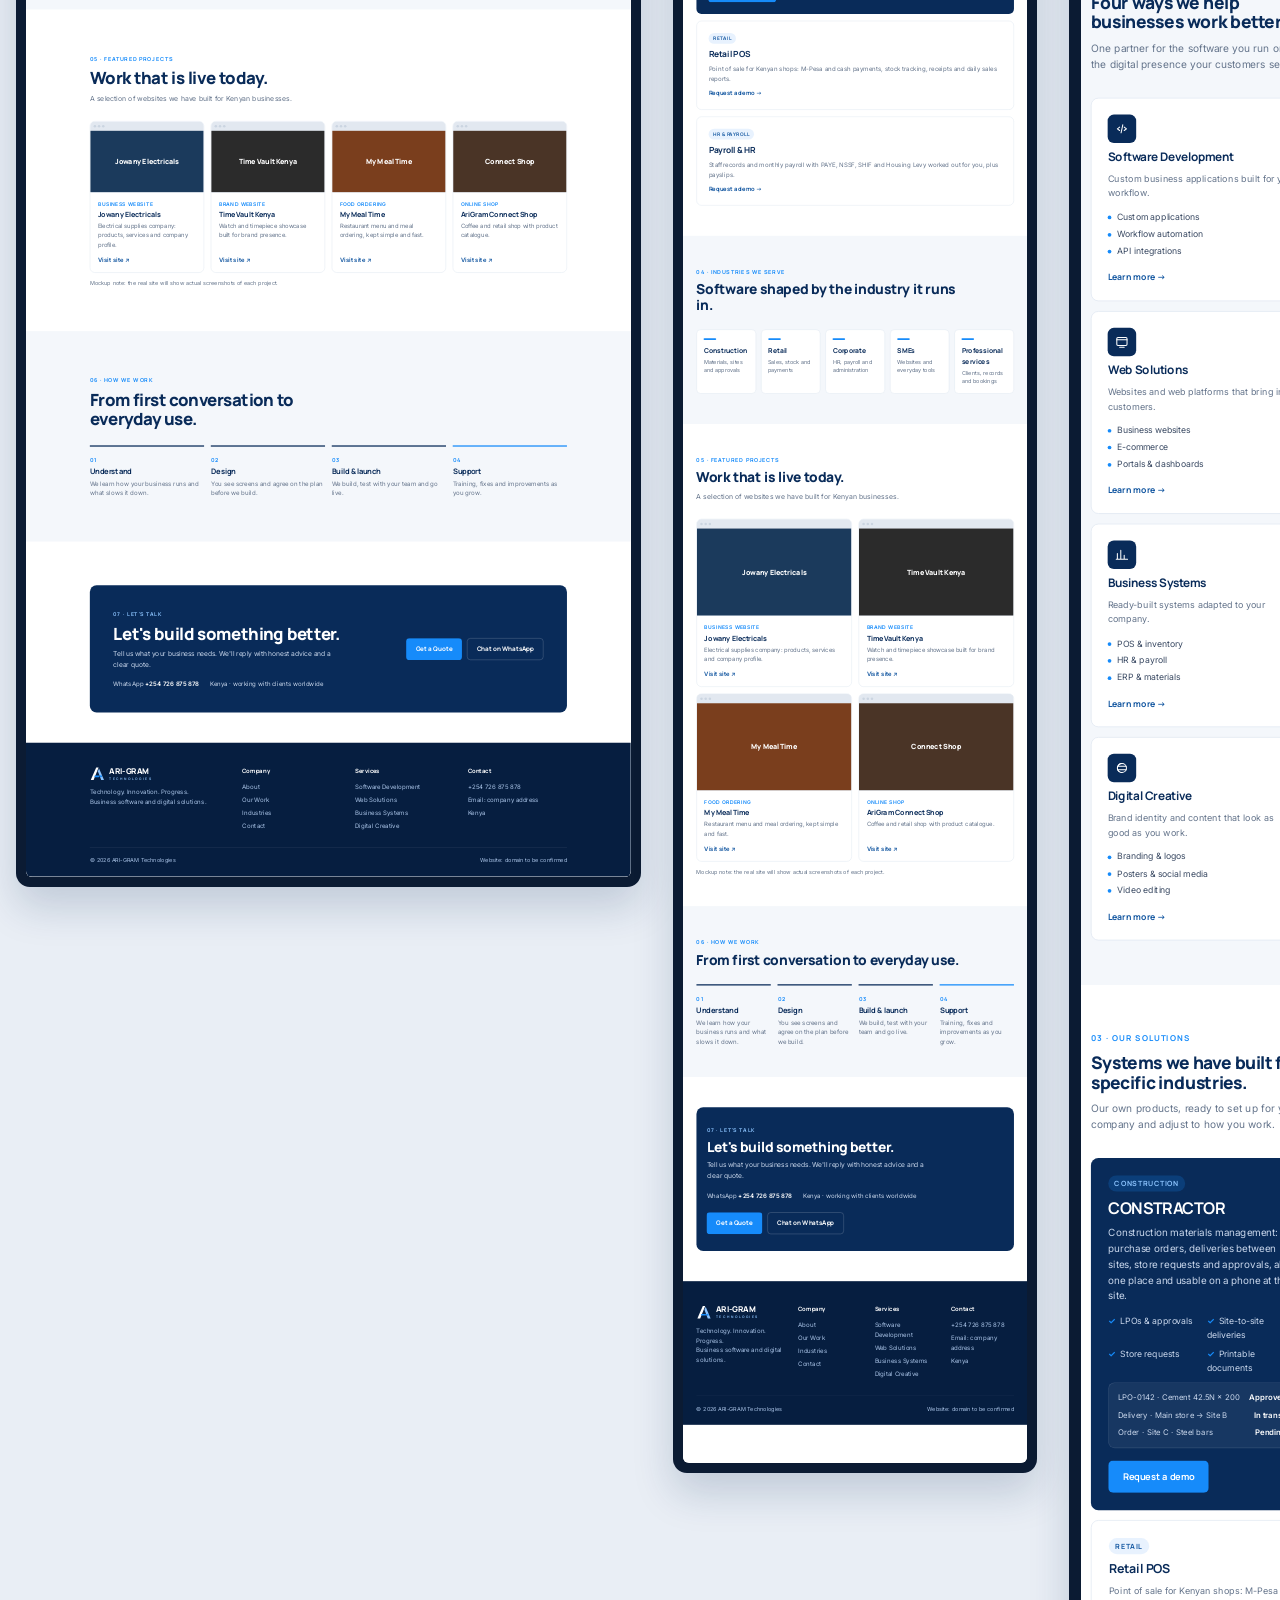
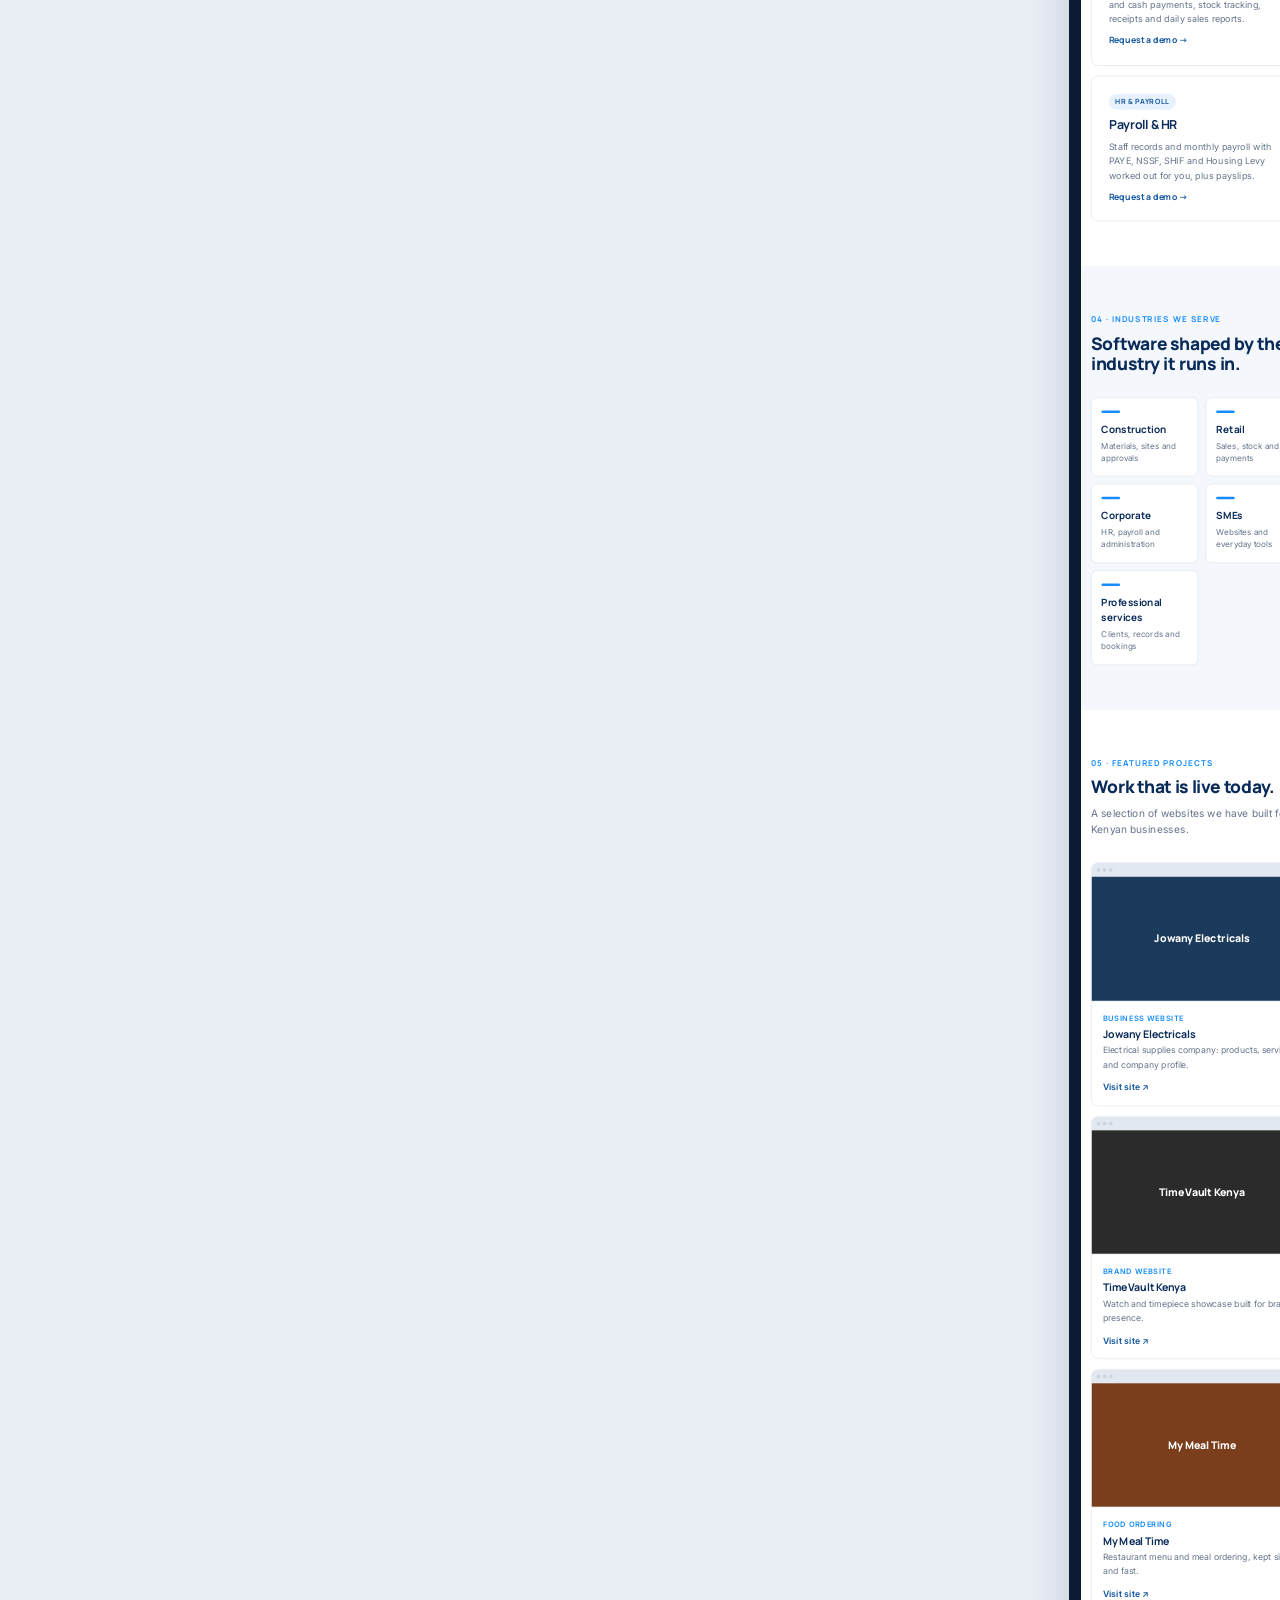
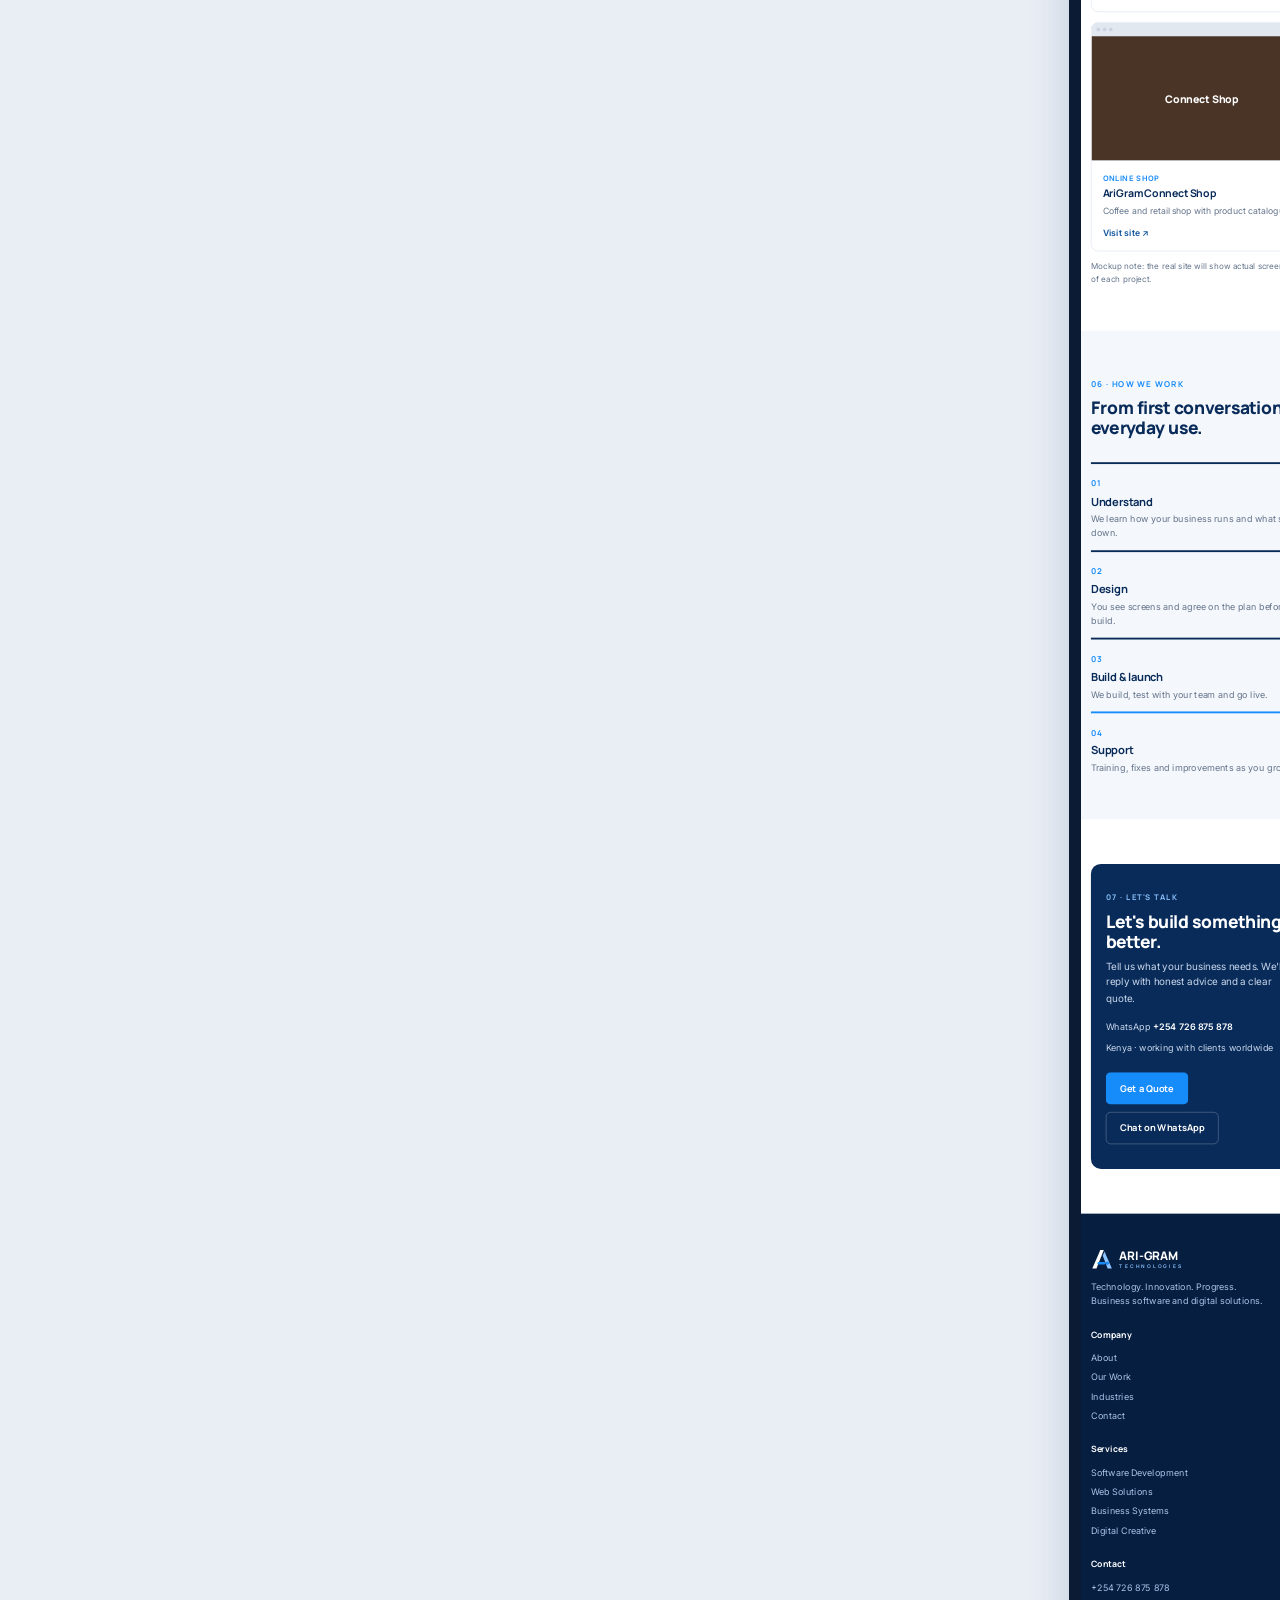
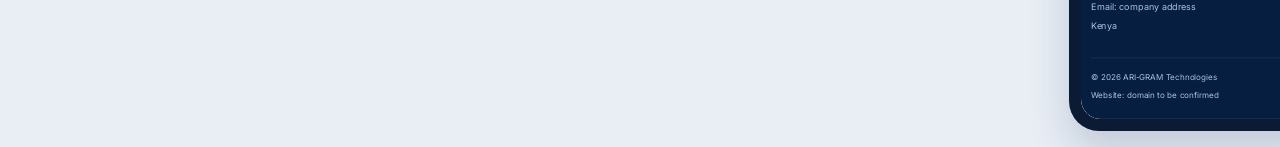
==== commit cccfeaf3: "Add Our Work page with all live projects - New /work page: stats, featured Irrismart project, filter" ====
--- a/mockups/index.html
+++ b/mockups/index.html
@@ -36,7 +36,7 @@
 </div>
 <script>
   const PAGE = (new URLSearchParams(location.search).get('page') || 'homepage') + '.html';
-  const NAME = { homepage: 'Homepage', about: 'About Us', services: 'Services' }[PAGE.replace('.html','')] || PAGE;
+  const NAME = { homepage: 'Homepage', about: 'About Us', services: 'Services', solutions: 'Solutions', industries: 'Industries', work: 'Our Work' }[PAGE.replace('.html','')] || PAGE;
   document.querySelector('.top h1').textContent = 'ARI-GRAM Technologies · ' + NAME + ' mockup';
   document.querySelector('.top a').href = PAGE;
   document.querySelectorAll('.vp').forEach(vp => {
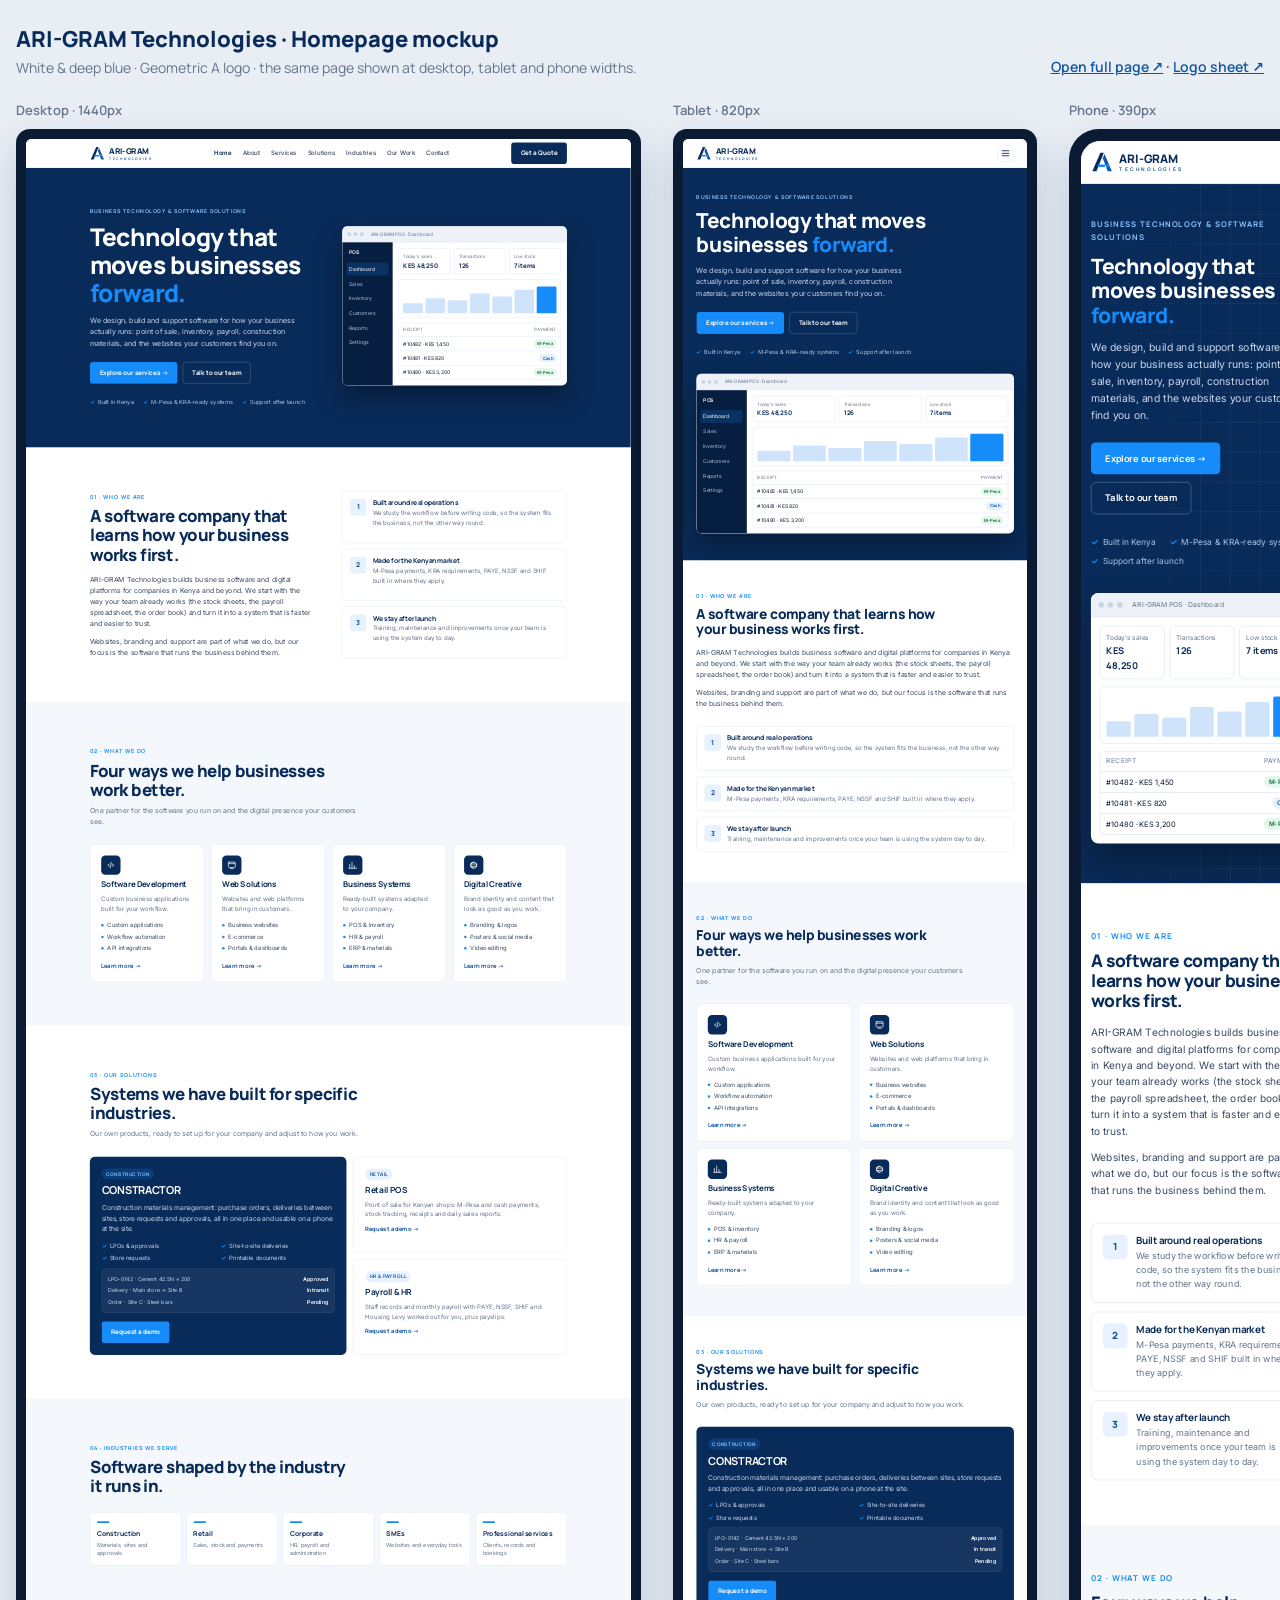
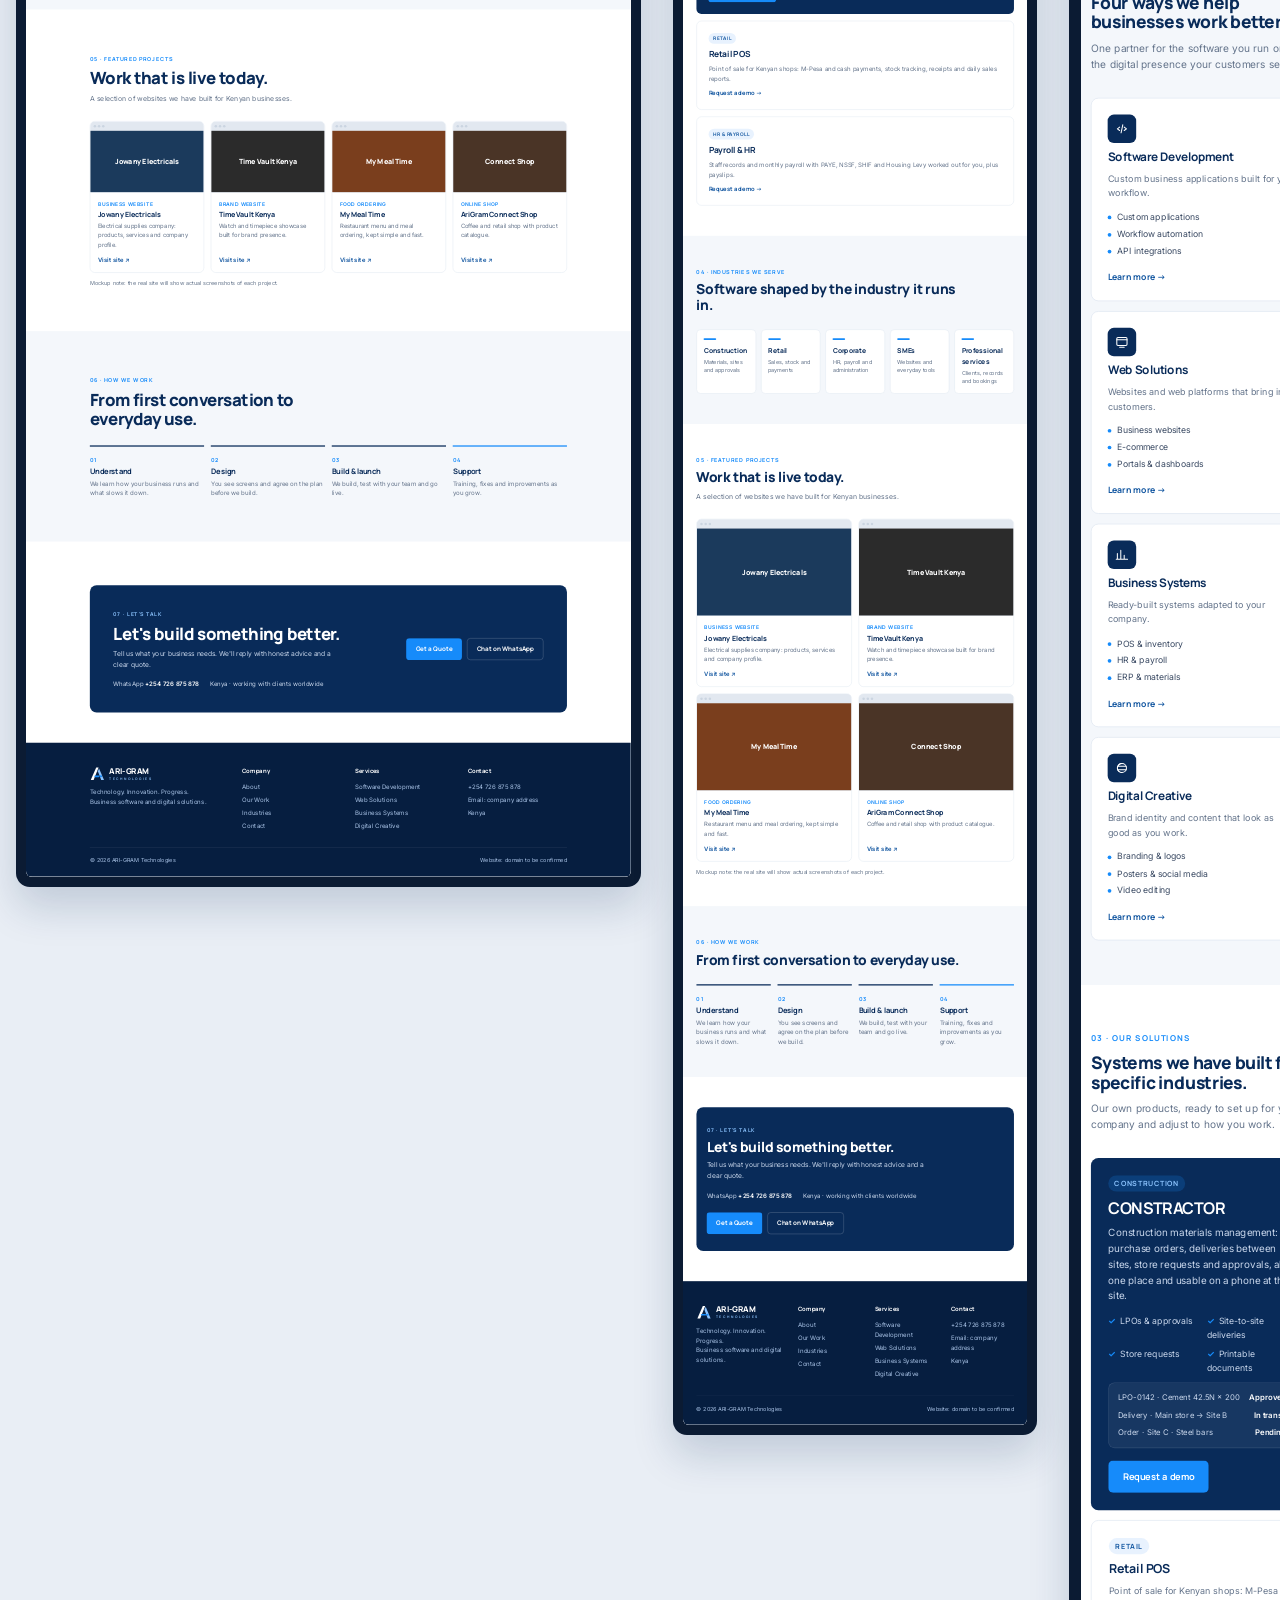
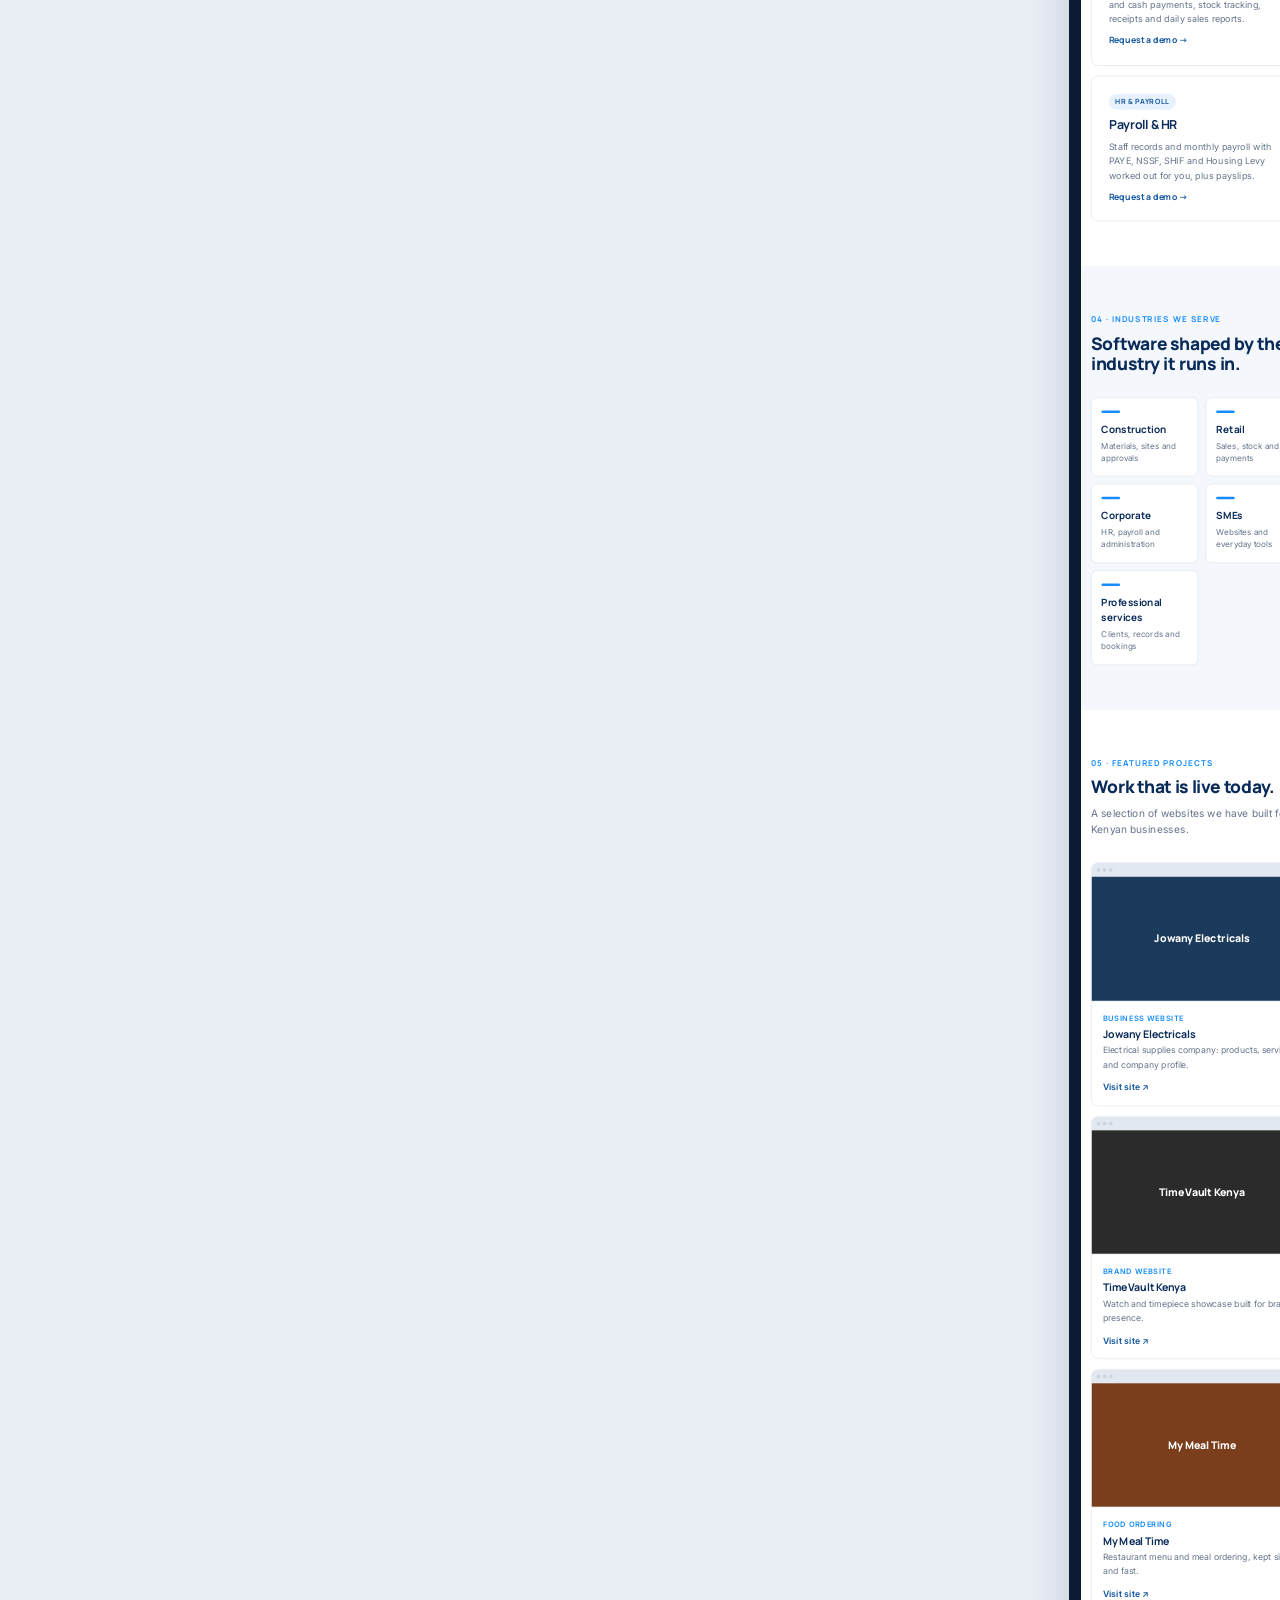
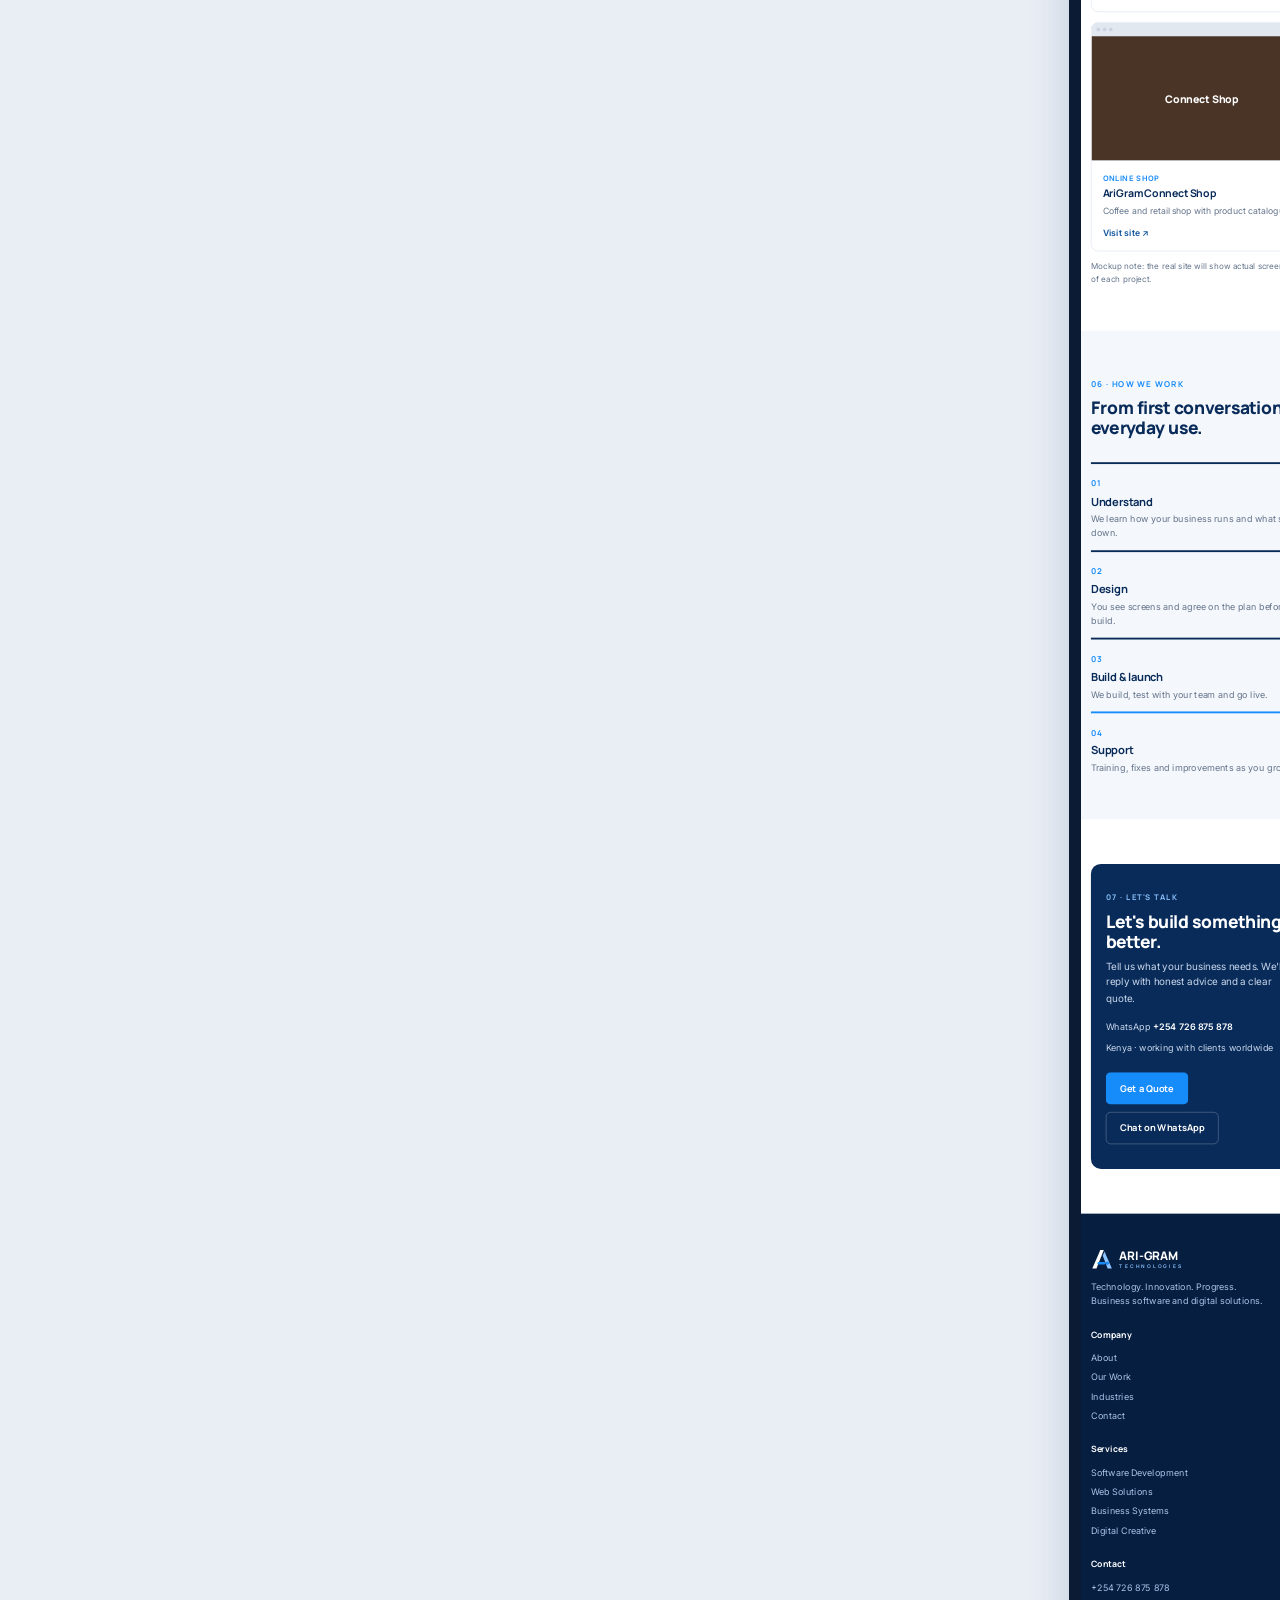
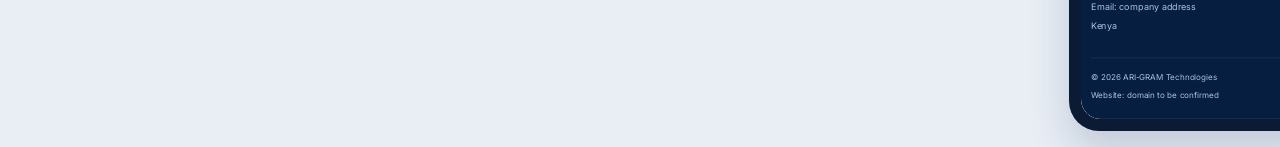
==== commit 63073e73: "Add Contact page and make it the single quote form - New /contact page: hero with WhatsApp and messa" ====
--- a/mockups/index.html
+++ b/mockups/index.html
@@ -36,7 +36,7 @@
 </div>
 <script>
   const PAGE = (new URLSearchParams(location.search).get('page') || 'homepage') + '.html';
-  const NAME = { homepage: 'Homepage', about: 'About Us', services: 'Services', solutions: 'Solutions', industries: 'Industries', work: 'Our Work' }[PAGE.replace('.html','')] || PAGE;
+  const NAME = { homepage: 'Homepage', about: 'About Us', services: 'Services', solutions: 'Solutions', industries: 'Industries', work: 'Our Work', contact: 'Contact' }[PAGE.replace('.html','')] || PAGE;
   document.querySelector('.top h1').textContent = 'ARI-GRAM Technologies · ' + NAME + ' mockup';
   document.querySelector('.top a').href = PAGE;
   document.querySelectorAll('.vp').forEach(vp => {
